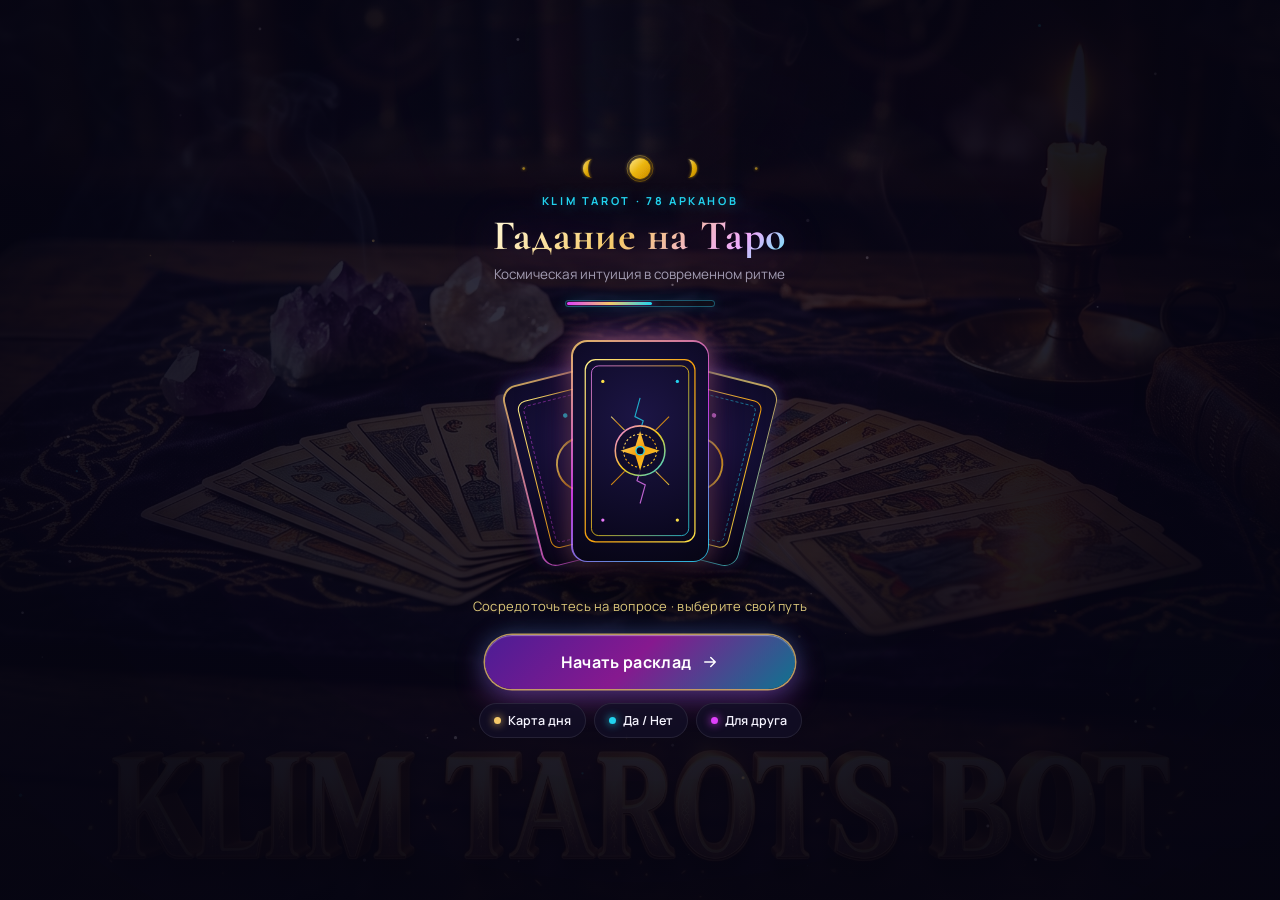
==== tarot-bot/tarot-bot/webapp/index.html @ 6c5b6814 "Add files via upload" ====
<!DOCTYPE html>
<html lang="ru">
<head>
  <meta charset="UTF-8" />
  <meta name="viewport" content="width=device-width, initial-scale=1.0, maximum-scale=1.0, user-scalable=no, viewport-fit=cover" />
  <title>KLIM TAROT — Telegram Mini App</title>
  <meta name="theme-color" content="#070614" />

  <!-- Telegram WebApp SDK -->
  <script src="https://telegram.org/js/telegram-web-app.js"></script>

  <!-- Premium Typography: Cormorant Garamond (Celestial Serif) + Manrope (Modern UI Sans) -->
  <link rel="preconnect" href="https://fonts.googleapis.com" />
  <link rel="preconnect" href="https://fonts.gstatic.com" crossorigin />
  <link href="https://fonts.googleapis.com/css2?family=Cormorant+Garamond:ital,wght@0,500;0,600;0,700;1,500&family=Manrope:wght@400;500;600;700;800&display=swap" rel="stylesheet" />

  <link rel="stylesheet" href="./css/styles.css" />
</head>
<body>
  <!-- Animated Cosmic Starfield & Nebula Canvas -->
  <canvas id="cosmos-canvas" aria-hidden="true"></canvas>
  <div class="ambient-glow glow-gold" aria-hidden="true"></div>
  <div class="ambient-glow glow-magenta" aria-hidden="true"></div>
  <div class="ambient-glow glow-cyan" aria-hidden="true"></div>

  <!-- Main App Shell -->
  <div id="app-shell">

    <!-- ══════════════════════════════════════════════════════════
         VIEW 0: HERO / SPLASH SCREEN (FUSION OF STYLE A + STYLE B)
         Celestial Gold & Constellations (A) + Electric Neon Aura (B)
         ══════════════════════════════════════════════════════════ -->
    <section id="view-hero" class="view active" aria-label="Главный экран">
      <!-- Atmospheric Looping Welcome Animation on Entry -->
      <video class="hero-bg-video" autoplay loop muted playsinline preload="auto" poster="./assets/brand-hero.jpg" aria-hidden="true">
        <source src="./assets/welcome.mp4" type="video/mp4" />
      </video>
      <div class="hero-video-veil" aria-hidden="true"></div>
      <div class="hero-container">
        <!-- Style A: Celestial Moon Phases Header -->
        <div class="moon-phases" aria-hidden="true">
          <svg viewBox="0 0 260 28" class="moon-phases-svg">
            <defs>
              <linearGradient id="goldGrad" x1="0%" y1="0%" x2="100%" y2="100%">
                <stop offset="0%" stop-color="#fde68a"/>
                <stop offset="50%" stop-color="#eab308"/>
                <stop offset="100%" stop-color="#ca8a04"/>
              </linearGradient>
              <filter id="softGoldGlow">
                <feGaussianBlur stdDeviation="1.5" result="blur"/>
                <feMerge><feMergeNode in="blur"/><feMergeNode in="SourceGraphic"/></feMerge>
              </filter>
            </defs>
            <g filter="url(#softGoldGlow)" fill="url(#goldGrad)">
              <!-- Waning Crescent -->
              <path d="M46 6a8 8 0 1 0 0 16 6.2 6.2 0 1 1 0-16z" opacity="0.72"/>
              <!-- Last Quarter -->
              <path d="M84 5a9 9 0 1 0 0 18 4.2 9 0 0 1 0-18z" opacity="0.88"/>
              <!-- Full Moon (center) -->
              <circle cx="130" cy="14" r="10"/>
              <circle cx="130" cy="14" r="12.5" fill="none" stroke="url(#goldGrad)" stroke-width="0.7" opacity="0.5"/>
              <!-- First Quarter -->
              <path d="M176 5a9 9 0 1 1 0 18 4.2 9 0 0 0 0-18z" opacity="0.88"/>
              <!-- Waxing Crescent -->
              <path d="M214 6a8 8 0 1 1 0 16 6.2 6.2 0 1 0 0-16z" opacity="0.72"/>
              <!-- Decorative stars -->
              <circle cx="18" cy="14" r="1.3" opacity="0.55"/>
              <circle cx="242" cy="14" r="1.3" opacity="0.55"/>
              <line x1="25" y1="14" x2="34" y2="14" stroke="url(#goldGrad)" stroke-width="0.6" opacity="0.4"/>
              <line x1="226" y1="14" x2="235" y2="14" stroke="url(#goldGrad)" stroke-width="0.6" opacity="0.4"/>
            </g>
          </svg>
        </div>

        <!-- Style A + B Title Block -->
        <div class="hero-header">
          <div class="hero-eyebrow">KLIM TAROT · 78 АРКАНОВ</div>
          <h1 class="hero-title">Гадание на Таро</h1>
          <p class="hero-subtitle">Космическая интуиция в современном ритме</p>
        </div>

        <!-- Style B Refined Neon Energy Capsule (Top) -->
        <div class="energy-bar-wrap" aria-hidden="true">
          <div class="energy-bar">
            <div class="energy-bar-fill"></div>
          </div>
        </div>

        <!-- Style A + B Centerpiece: Fanned Celestial-Neon Tarot Cards -->
        <div class="hero-fan-stage" id="hero-fan-stage">
          <!-- Neon-Gold Energy Halo -->
          <div class="fan-aura"></div>

          <!-- Left Card (Crescent Moon + Neon Violet Edge) -->
          <div class="hero-tarot-card card-left" data-hero-card="0">
            <div class="hero-card-inner">
              <div class="card-corner tl"></div><div class="card-corner tr"></div>
              <div class="card-corner bl"></div><div class="card-corner br"></div>
              <svg viewBox="0 0 100 160" class="card-sigil-svg">
                <rect x="7" y="7" width="86" height="146" rx="8" fill="none" stroke="url(#cardGoldA)" stroke-width="1"/>
                <rect x="12" y="12" width="76" height="136" rx="5" fill="none" stroke="rgba(217,70,239,0.55)" stroke-width="0.8" stroke-dasharray="3 2"/>
                <path d="M56 54a24 24 0 1 0 0 52 18 18 0 1 1 0-52z" fill="none" stroke="url(#cardGoldA)" stroke-width="1.8"/>
                <circle cx="50" cy="30" r="2.2" fill="#22d3ee"/>
                <circle cx="50" cy="130" r="2.2" fill="#e879f9"/>
                <path d="M26 80h12M62 80h12" stroke="url(#cardGoldA)" stroke-width="0.8" opacity="0.7"/>
              </svg>
            </div>
          </div>

          <!-- Right Card (Crescent + Neon Cyan Edge) -->
          <div class="hero-tarot-card card-right" data-hero-card="2">
            <div class="hero-card-inner">
              <div class="card-corner tl"></div><div class="card-corner tr"></div>
              <div class="card-corner bl"></div><div class="card-corner br"></div>
              <svg viewBox="0 0 100 160" class="card-sigil-svg">
                <rect x="7" y="7" width="86" height="146" rx="8" fill="none" stroke="url(#cardGoldA)" stroke-width="1"/>
                <rect x="12" y="12" width="76" height="136" rx="5" fill="none" stroke="rgba(34,211,238,0.6)" stroke-width="0.8" stroke-dasharray="3 2"/>
                <path d="M44 54a24 24 0 1 1 0 52 18 18 0 1 0 0-52z" fill="none" stroke="url(#cardGoldA)" stroke-width="1.8"/>
                <circle cx="50" cy="30" r="2.2" fill="#e879f9"/>
                <circle cx="50" cy="130" r="2.2" fill="#22d3ee"/>
                <path d="M26 80h12M62 80h12" stroke="url(#cardGoldA)" stroke-width="0.8" opacity="0.7"/>
              </svg>
            </div>
          </div>

          <!-- Center Card (Celestial Sun + Neon Compass Fusion) -->
          <div class="hero-tarot-card card-center" data-hero-card="1">
            <div class="hero-card-inner">
              <div class="card-corner tl"></div><div class="card-corner tr"></div>
              <div class="card-corner bl"></div><div class="card-corner br"></div>
              <svg viewBox="0 0 120 190" class="card-sigil-svg">
                <defs>
                  <linearGradient id="cardGoldA" x1="0%" y1="0%" x2="100%" y2="100%">
                    <stop offset="0%" stop-color="#fef08a"/>
                    <stop offset="50%" stop-color="#f59e0b"/>
                    <stop offset="100%" stop-color="#fde047"/>
                  </linearGradient>
                  <linearGradient id="neonFusion" x1="0%" y1="0%" x2="100%" y2="100%">
                    <stop offset="0%" stop-color="#e879f9"/>
                    <stop offset="50%" stop-color="#facc15"/>
                    <stop offset="100%" stop-color="#22d3ee"/>
                  </linearGradient>
                </defs>
                <!-- Outer Gold Frame + Inner Neon Arc -->
                <rect x="7" y="7" width="106" height="176" rx="10" fill="none" stroke="url(#cardGoldA)" stroke-width="1.2"/>
                <rect x="13" y="13" width="94" height="164" rx="7" fill="none" stroke="url(#neonFusion)" stroke-width="0.9" opacity="0.85"/>
                <!-- Celestial Sunburst Rays -->
                <g stroke="url(#cardGoldA)" stroke-width="1" opacity="0.85">
                  <line x1="60" y1="34" x2="60" y2="56"/>
                  <line x1="60" y1="134" x2="60" y2="156"/>
                  <line x1="22" y1="95" x2="40" y2="95"/>
                  <line x1="80" y1="95" x2="98" y2="95"/>
                  <line x1="32" y1="62" x2="45" y2="75"/>
                  <line x1="75" y1="115" x2="88" y2="128"/>
                  <line x1="88" y1="62" x2="75" y2="75"/>
                  <line x1="45" y1="115" x2="32" y2="128"/>
                </g>
                <!-- Neon Energy Lightning Lines (Style B) -->
                <path d="M60 44 L55 62 L63 66 L60 76" fill="none" stroke="#22d3ee" stroke-width="1.1" opacity="0.8"/>
                <path d="M60 146 L65 128 L57 124 L60 114" fill="none" stroke="#e879f9" stroke-width="1.1" opacity="0.8"/>
                <!-- Sacred Circle + Star Compass -->
                <circle cx="60" cy="95" r="24" fill="rgba(16,12,42,0.85)" stroke="url(#neonFusion)" stroke-width="1.5"/>
                <circle cx="60" cy="95" r="16" fill="none" stroke="url(#cardGoldA)" stroke-width="1" stroke-dasharray="2 2"/>
                <path d="M60 76 L64.5 90.5 L79 95 L64.5 99.5 L60 114 L55.5 99.5 L41 95 L55.5 90.5 Z" fill="url(#cardGoldA)"/>
                <circle cx="60" cy="95" r="4" fill="#0b0920" stroke="#22d3ee" stroke-width="1.2"/>
                <!-- Corner Stars -->
                <circle cx="24" cy="28" r="1.6" fill="#fde047"/>
                <circle cx="96" cy="28" r="1.6" fill="#22d3ee"/>
                <circle cx="24" cy="162" r="1.6" fill="#e879f9"/>
                <circle cx="96" cy="162" r="1.6" fill="#fde047"/>
              </svg>
            </div>
          </div>
        </div>

        <!-- Subtle Prompt -->
        <p class="hero-hint">Сосредоточьтесь на вопросе · выберите свой путь</p>

        <!-- Style A+B Signature CTA Button -->
        <div class="hero-actions">
          <button class="btn-fusion-primary" id="btn-enter-app">
            <span class="btn-fusion-text">Начать расклад</span>
            <svg class="btn-arrow" viewBox="0 0 24 24" fill="none" stroke="currentColor" stroke-width="2">
              <path d="M5 12h14M13 6l6 6-6 6" stroke-linecap="round" stroke-linejoin="round"/>
            </svg>
          </button>

          <!-- Quick Shortcuts right from Hero -->
          <div class="hero-quick-row">
            <button class="hero-chip" data-action="card-of-day">
              <span class="chip-dot dot-gold"></span>Карта дня
            </button>
            <button class="hero-chip" data-action="oracle">
              <span class="chip-dot dot-cyan"></span>Да / Нет
            </button>
            <button class="hero-chip" data-action="friend">
              <span class="chip-dot dot-magenta"></span>Для друга
            </button>
          </div>
        </div>
      </div>
    </section>

    <!-- ══════════════════════════════════════════════════════════
         MAIN APP CHROME (ULTRA-MODERN GLASS DESIGN FOR ALL OTHER VIEWS)
         ══════════════════════════════════════════════════════════ -->
    <div id="main-chrome" class="hidden">
      <!-- Top Sticky Header -->
      <header class="top-bar">
        <button class="icon-btn hidden" id="btn-back" aria-label="Назад">
          <svg viewBox="0 0 24 24" fill="none" stroke="currentColor" stroke-width="2">
            <path d="M15 18l-6-6 6-6" stroke-linecap="round" stroke-linejoin="round"/>
          </svg>
        </button>
        <div class="brand-pill" id="btn-to-hero" title="На заставку">
          <span class="brand-gem"></span>
          <span class="brand-name" id="topbar-title">KLIM TAROT</span>
        </div>
        <div class="top-bar-actions">
          <button class="icon-btn" id="btn-sound-toggle" aria-label="Звук" title="Вкл/выкл озвучку">
            <svg id="icon-sound-on" viewBox="0 0 24 24" fill="none" stroke="currentColor" stroke-width="1.8">
              <path d="M11 5L6 9H2v6h4l5 4V5z" stroke-linejoin="round"/>
              <path d="M15.54 8.46a5 5 0 0 1 0 7.07M19.07 4.93a10 10 0 0 1 0 14.14" stroke-linecap="round"/>
            </svg>
            <svg id="icon-sound-off" class="hidden" viewBox="0 0 24 24" fill="none" stroke="currentColor" stroke-width="1.8">
              <path d="M11 5L6 9H2v6h4l5 4V5z" stroke-linejoin="round"/>
              <path d="M23 9l-6 6M17 9l6 6" stroke-linecap="round"/>
            </svg>
          </button>
          <button class="icon-btn" id="btn-history-shortcut" aria-label="История">
            <svg viewBox="0 0 24 24" fill="none" stroke="currentColor" stroke-width="1.8">
              <circle cx="12" cy="12" r="9"/>
              <path d="M12 7v5l3 2" stroke-linecap="round" stroke-linejoin="round"/>
            </svg>
          </button>
        </div>
      </header>

      <!-- Scrollable Viewport -->
      <main id="views-container">

        <!-- ── VIEW 1: MODERN HOME BENTO DASHBOARD ── -->
        <section id="view-home" class="subview">
          <!-- Brand Atmospheric Banner (Animated Video replacing static image) -->
          <div class="modern-hero-banner" id="banner-daily-card">
            <video class="banner-bg-img" autoplay loop muted playsinline preload="auto" poster="./assets/brand-hero.jpg" aria-hidden="true">
              <source src="./assets/welcome.mp4" type="video/mp4" />
            </video>
            <div class="banner-overlay"></div>
            <div class="banner-content">
              <div class="banner-badge" id="daily-status-badge">ПОСЛАНИЕ НА СЕГОДНЯ</div>
              <h2 class="banner-title" id="daily-banner-title">Карта дня</h2>
              <p class="banner-desc" id="daily-banner-desc">Откройте аркан, который задаёт энергию вашего дня</p>
              <div class="banner-cta">
                <span id="daily-banner-cta">Открыть карту</span>
                <svg viewBox="0 0 24 24" fill="none" stroke="currentColor" stroke-width="2"><path d="M5 12h14M13 6l6 6-6 6" stroke-linecap="round" stroke-linejoin="round"/></svg>
              </div>
            </div>
          </div>

          <!-- Modern Bento Grid -->
          <div class="section-head">
            <h3>Быстрый доступ</h3>
          </div>
          <div class="bento-grid">
            <button class="bento-card bento-accent-cyan" data-nav="oracle">
              <div class="bento-icon icon-cyan">
                <svg viewBox="0 0 24 24" fill="none" stroke="currentColor" stroke-width="1.8">
                  <path d="M12 3v18M4 9l8-6 8 6M6 15l6 6 6-6" stroke-linecap="round" stroke-linejoin="round"/>
                </svg>
              </div>
              <div class="bento-meta">
                <span class="bento-title">Да или Нет</span>
                <span class="bento-sub">Мгновенный оракул</span>
              </div>
            </button>

            <button class="bento-card bento-accent-magenta" data-nav="friend">
              <div class="bento-icon icon-magenta">
                <svg viewBox="0 0 24 24" fill="none" stroke="currentColor" stroke-width="1.8">
                  <path d="M20 12v8a2 2 0 0 1-2 2H6a2 2 0 0 1-2-2v-8M2 7h20v5H2zM12 22V7M12 7H7.5a2.5 2.5 0 1 1 0-5C11 2 12 7 12 7zM12 7h4.5a2.5 2.5 0 1 0 0-5C13 2 12 7 12 7z" stroke-linecap="round" stroke-linejoin="round"/>
                </svg>
              </div>
              <div class="bento-meta">
                <span class="bento-title">Для друга</span>
                <span class="bento-sub">Расклад в подарок</span>
              </div>
            </button>

            <button class="bento-card bento-wide bento-accent-gold" data-nav="spreads">
              <div class="bento-wide-left">
                <div class="bento-icon icon-gold">
                  <svg viewBox="0 0 24 24" fill="none" stroke="currentColor" stroke-width="1.8">
                    <rect x="4" y="4" width="11" height="16" rx="2"/>
                    <path d="M15 7h3a2 2 0 0 1 2 2v11a2 2 0 0 1-2 2H9a2 2 0 0 1-2-2v-1"/>
                  </svg>
                </div>
                <div class="bento-meta">
                  <span class="bento-title">Тематические расклады</span>
                  <span class="bento-sub">21 расклад · Любовь, карьера, год вперёд</span>
                </div>
              </div>
              <svg class="chevron-icon" viewBox="0 0 24 24" fill="none" stroke="currentColor" stroke-width="2"><path d="M9 6l6 6-6 6" stroke-linecap="round" stroke-linejoin="round"/></svg>
            </button>

            <button class="bento-card" data-nav="dictionary">
              <div class="bento-icon icon-violet">
                <svg viewBox="0 0 24 24" fill="none" stroke="currentColor" stroke-width="1.8">
                  <path d="M4 19.5A2.5 2.5 0 0 1 6.5 17H20M4 4.5A2.5 2.5 0 0 1 6.5 2H20v20H6.5A2.5 2.5 0 0 1 4 19.5v-15z" stroke-linecap="round" stroke-linejoin="round"/>
                </svg>
              </div>
              <div class="bento-meta">
                <span class="bento-title">Словарь карт</span>
                <span class="bento-sub">Все 78 арканов</span>
              </div>
            </button>

            <button class="bento-card" data-nav="history">
              <div class="bento-icon icon-amber">
                <svg viewBox="0 0 24 24" fill="none" stroke="currentColor" stroke-width="1.8">
                  <path d="M12 8v4l3 3m6-3a9 9 0 1 1-18 0 9 9 0 0 1 18 0z" stroke-linecap="round" stroke-linejoin="round"/>
                </svg>
              </div>
              <div class="bento-meta">
                <span class="bento-title">Моя история</span>
                <span class="bento-sub" id="history-count-label">Сохранённые</span>
              </div>
            </button>
          </div>

          <!-- Popular Spreads Horizontal Shelf -->
          <div class="section-head">
            <h3>Популярные расклады</h3>
            <button class="link-btn" data-nav="spreads">Все 21</button>
          </div>
          <div class="featured-spreads-row" id="featured-spreads-row"></div>
        </section>

        <!-- ── VIEW 2: ALL & THEMED SPREADS ── -->
        <section id="view-spreads" class="subview">
          <div class="view-intro">
            <h2>Библиотека раскладов</h2>
            <p>Выберите тему или конкретный расклад под ваш запрос</p>
          </div>
          <div class="pill-tabs" id="spread-category-tabs"></div>
          <div class="spreads-list" id="spreads-list"></div>
        </section>

        <!-- ── VIEW 3: INTERACTIVE DRAW TABLE ── -->
        <section id="view-draw" class="subview">
          <div class="draw-header">
            <div class="draw-badge" id="draw-mode-badge">РАСКЛАД</div>
            <h2 id="draw-spread-title">Три карты</h2>
            <p id="draw-spread-intro"></p>
          </div>

          <!-- Optional Question Input -->
          <div class="glass-input-wrap" id="draw-question-box">
            <input type="text" id="draw-question-input" class="glass-input" placeholder="Сформулируйте вопрос (необязательно)..." maxlength="140" />
          </div>

          <!-- Progress & Drawn Slots -->
          <div class="draw-progress-bar">
            <span id="draw-progress-text">Выберите 3 карты из колоды</span>
            <button class="chip-auto-btn" id="btn-auto-draw">Вытянуть случайно ✨</button>
          </div>

          <div class="drawn-slots" id="drawn-slots"></div>

          <!-- Interactive Deck Fan -->
          <div class="deck-picker-area" id="deck-picker-area">
            <div class="deck-strip" id="deck-strip"></div>
            <div class="deck-hint">Нажимайте на карты, которые притягивают взгляд</div>
          </div>
        </section>

        <!-- ── VIEW 4: READING RESULT & SYNTHESIS ── -->
        <section id="view-result" class="subview">
          <div class="result-hero" id="result-hero"></div>

          <!-- Drawn Cards Visual Strip (3D Flipped Cards) -->
          <div class="revealed-cards-grid" id="revealed-cards-grid"></div>

          <!-- Detailed Human-Language Breakdown -->
          <div class="section-head">
            <h3>Подробное толкование</h3>
          </div>
          <div class="interpretations-list" id="interpretations-list"></div>

          <!-- Synthesis Card -->
          <div class="synthesis-card" id="synthesis-card"></div>

          <!-- Result Actions -->
          <div class="result-actions">
            <button class="btn-fusion-primary" id="btn-share-reading">
              <span class="btn-fusion-text" id="btn-share-label">Поделиться раскладом</span>
            </button>
            <div class="result-secondary-row">
              <button class="btn-glass-secondary" id="btn-send-to-bot">Отправить в чат бота</button>
              <button class="btn-glass-secondary" data-nav="spreads">Другой расклад</button>
            </div>
          </div>
        </section>

        <!-- ── VIEW 5: YES / NO ORACLE ── -->
        <section id="view-oracle" class="subview">
          <div class="view-intro center">
            <div class="draw-badge">ОРАКУЛ</div>
            <h2>Да или Нет</h2>
            <p>Задайте чёткий вопрос и нажмите на карту, чтобы получить прямой ответ</p>
          </div>

          <div class="glass-input-wrap">
            <input type="text" id="oracle-question-input" class="glass-input" placeholder="Например: Стоит ли мне согласиться?" maxlength="140" />
          </div>

          <div class="oracle-stage" id="oracle-stage">
            <div class="oracle-card-3d" id="oracle-card-3d">
              <div class="oracle-face oracle-back">
                <div class="oracle-orb"></div>
                <span>Нажмите, чтобы открыть ответ</span>
              </div>
              <div class="oracle-face oracle-front" id="oracle-front"></div>
            </div>
          </div>

          <div class="oracle-verdict-panel hidden" id="oracle-verdict-panel"></div>
        </section>

        <!-- ── VIEW 6: READING FOR A FRIEND ── -->
        <section id="view-friend" class="subview">
          <div class="view-intro">
            <div class="draw-badge badge-magenta">ПОДАРОК</div>
            <h2>Гадаю для друга</h2>
            <p>Сделайте персональный расклад для близкого человека и перешлите ему готовый результат</p>
          </div>

          <div class="glass-panel">
            <label class="field-label" for="friend-name-input">Имя человека</label>
            <input type="text" id="friend-name-input" class="glass-input" placeholder="Например: Анна" maxlength="50" />

            <label class="field-label" style="margin-top:16px;">Выберите расклад для подарка</label>
            <div class="spreads-list compact" id="friend-spreads-list"></div>
          </div>
        </section>

        <!-- ── VIEW 7: 78-CARD DICTIONARY ── -->
        <section id="view-dictionary" class="subview">
          <div class="view-intro">
            <h2>Словарь арканов</h2>
            <p>Все 78 карт Таро с историями, значениями и советами</p>
          </div>

          <div class="glass-input-wrap search-wrap">
            <svg class="search-icon" viewBox="0 0 24 24" fill="none" stroke="currentColor" stroke-width="2">
              <circle cx="11" cy="11" r="7"/><path d="M20 20l-3.5-3.5" stroke-linecap="round"/>
            </svg>
            <input type="search" id="dict-search-input" class="glass-input with-icon" placeholder="Поиск карты (например: Солнце, Туз)..." />
          </div>

          <div class="pill-tabs" id="dict-suit-tabs"></div>
          <div class="dict-grid" id="dict-grid"></div>
        </section>

        <!-- ── VIEW 8: HISTORY ── -->
        <section id="view-history" class="subview">
          <div class="view-intro row-between">
            <div>
              <h2>История гаданий</h2>
              <p>Ваши сохранённые расклады</p>
            </div>
            <button class="chip-danger-btn hidden" id="btn-clear-history">Очистить</button>
          </div>
          <div class="history-list" id="history-list"></div>
        </section>

      </main>

      <!-- Ultra-Modern Floating Bottom Navigation Dock -->
      <nav class="bottom-dock" aria-label="Навигация">
        <button class="dock-item active" data-tab="home">
          <svg viewBox="0 0 24 24" fill="none" stroke="currentColor" stroke-width="1.8">
            <path d="M3 10.5L12 3l9 7.5V20a1 1 0 0 1-1 1h-5v-6H9v6H4a1 1 0 0 1-1-1v-9.5z" stroke-linejoin="round"/>
          </svg>
          <span>Главная</span>
        </button>
        <button class="dock-item" data-tab="spreads">
          <svg viewBox="0 0 24 24" fill="none" stroke="currentColor" stroke-width="1.8">
            <rect x="4" y="4" width="11" height="16" rx="2"/>
            <path d="M15 7h3a2 2 0 0 1 2 2v11a2 2 0 0 1-2 2H9a2 2 0 0 1-2-2v-1"/>
          </svg>
          <span>Расклады</span>
        </button>
        <button class="dock-item" data-tab="oracle">
          <svg viewBox="0 0 24 24" fill="none" stroke="currentColor" stroke-width="1.8">
            <circle cx="12" cy="12" r="9"/>
            <path d="M12 7l2.5 5L12 17l-2.5-5L12 7z" stroke-linejoin="round"/>
          </svg>
          <span>Оракул</span>
        </button>
        <button class="dock-item" data-tab="dictionary">
          <svg viewBox="0 0 24 24" fill="none" stroke="currentColor" stroke-width="1.8">
            <path d="M4 19.5A2.5 2.5 0 0 1 6.5 17H20M4 4.5A2.5 2.5 0 0 1 6.5 2H20v20H6.5A2.5 2.5 0 0 1 4 19.5v-15z" stroke-linejoin="round"/>
          </svg>
          <span>Колода</span>
        </button>
      </nav>
    </div>

  </div>

  <!-- Card Detail Bottom Sheet Modal -->
  <div id="card-modal" class="modal-backdrop hidden" role="dialog" aria-modal="true">
    <div class="modal-sheet">
      <div class="modal-handle"></div>
      <button class="modal-close" id="btn-close-modal" aria-label="Закрыть">✕</button>
      <div id="modal-body"></div>
    </div>
  </div>

  <!-- Toast Notification -->
  <div id="toast" class="toast hidden"></div>

  <script type="module" src="./js/app.js"></script>
</body>
</html>
---- tarot-bot/tarot-bot/webapp/css/styles.css ----
/* ══════════════════════════════════════════════════════════════════
   KLIM TAROT — Telegram Mini App Design System
   • Hero / View 0: Fusion of Style A (Celestial Gold & Moon Phases)
     + Style B (Electric Neon Violet/Cyan Aura & Energy Pulse)
   • All other views: Ultra-Modern Obsidian Glassmorphism
   ══════════════════════════════════════════════════════════════════ */

:root {
  --bg-deep: #060512;
  --bg-mid: #0d0b22;
  --surface: rgba(18, 16, 38, 0.72);
  --surface-strong: rgba(24, 21, 50, 0.88);
  --surface-hover: rgba(34, 30, 68, 0.85);
  --border: rgba(255, 255, 255, 0.085);
  --border-highlight: rgba(255, 255, 255, 0.16);

  --gold: #f5c969;
  --gold-soft: #fde68a;
  --gold-deep: #c58f2b;
  --magenta: #e040fb;
  --violet: #8b5cf6;
  --cyan: #22d3ee;
  --emerald: #34d399;
  --rose: #fb7185;

  --text-main: #f6f4ff;
  --text-muted: rgba(226, 223, 248, 0.68);
  --text-faint: rgba(203, 199, 232, 0.45);

  --radius-sm: 12px;
  --radius-md: 18px;
  --radius-lg: 24px;
  --radius-pill: 999px;

  --font-display: 'Cormorant Garamond', Georgia, serif;
  --font-ui: 'Manrope', -apple-system, BlinkMacSystemFont, sans-serif;

  --safe-top: env(safe-area-inset-top, 0px);
  --safe-bottom: env(safe-area-inset-bottom, 0px);
}

*, *::before, *::after {
  box-sizing: border-box;
  -webkit-tap-highlight-color: transparent;
}

html, body {
  margin: 0;
  padding: 0;
  width: 100%;
  min-height: 100%;
  background: var(--bg-deep);
  color: var(--text-main);
  font-family: var(--font-ui);
  font-size: 15px;
  line-height: 1.5;
  overflow-x: hidden;
  -webkit-font-smoothing: antialiased;
}

button, input {
  font-family: inherit;
  color: inherit;
}

button {
  cursor: pointer;
  border: none;
  background: none;
}

.hidden {
  display: none !important;
}

/* ── Cosmic Background Canvas & Ambient Orbs ─────────────────── */

#cosmos-canvas {
  position: fixed;
  inset: 0;
  width: 100%;
  height: 100%;
  z-index: 0;
  pointer-events: none;
}

.ambient-glow {
  position: fixed;
  border-radius: 50%;
  filter: blur(90px);
  pointer-events: none;
  z-index: 0;
  opacity: 0.4;
}

.glow-gold {
  width: 320px;
  height: 320px;
  top: -110px;
  left: 50%;
  transform: translateX(-50%);
  background: radial-gradient(circle, rgba(245, 201, 105, 0.42), transparent 70%);
}

.glow-magenta {
  width: 280px;
  height: 280px;
  top: 32%;
  left: -100px;
  background: radial-gradient(circle, rgba(224, 64, 251, 0.36), transparent 70%);
}

.glow-cyan {
  width: 280px;
  height: 280px;
  bottom: 8%;
  right: -100px;
  background: radial-gradient(circle, rgba(34, 211, 238, 0.34), transparent 70%);
}

/* ── App Shell (Centered Mobile Viewport on Desktop) ─────────── */

#app-shell {
  position: relative;
  z-index: 1;
  width: 100%;
  max-width: 460px;
  min-height: 100dvh;
  margin: 0 auto;
  display: flex;
  flex-direction: column;
}

/* ════════════════════════════════════════════════════════════════
   VIEW 0: HERO / SPLASH SCREEN (STYLE A + STYLE B FUSION)
   ════════════════════════════════════════════════════════════════ */

#view-hero {
  position: relative;
  overflow: hidden;
  min-height: 100dvh;
  padding: calc(20px + var(--safe-top)) 20px calc(28px + var(--safe-bottom));
  display: flex;
  flex-direction: column;
  justify-content: center;
  animation: fadeUp 0.55s cubic-bezier(0.22, 1, 0.36, 1);
}

.hero-bg-video {
  position: fixed;
  inset: 0;
  width: 100%;
  height: 100%;
  object-fit: cover;
  opacity: 0.34;
  filter: saturate(1.15) contrast(1.06);
  pointer-events: none;
  z-index: 0;
}

.hero-video-veil {
  position: fixed;
  inset: 0;
  background: radial-gradient(
    ellipse at 50% 42%,
    rgba(13, 10, 34, 0.42) 0%,
    rgba(6, 5, 18, 0.86) 72%,
    rgba(6, 5, 18, 0.96) 100%
  );
  pointer-events: none;
  z-index: 1;
}

.hero-container {
  position: relative;
  z-index: 2;
  display: flex;
  flex-direction: column;
  align-items: center;
  text-align: center;
  gap: 14px;
}

/* Moon Phases (Style A) */
.moon-phases {
  width: 100%;
  max-width: 270px;
  margin-bottom: -4px;
}

.moon-phases-svg {
  width: 100%;
  height: auto;
  display: block;
}

/* Title Block */
.hero-header {
  display: flex;
  flex-direction: column;
  align-items: center;
  gap: 4px;
}

.hero-eyebrow {
  font-size: 11px;
  font-weight: 700;
  letter-spacing: 0.24em;
  color: var(--cyan);
  text-transform: uppercase;
  text-shadow: 0 0 14px rgba(34, 211, 238, 0.5);
}

.hero-title {
  margin: 0;
  font-family: var(--font-display);
  font-size: 42px;
  font-weight: 700;
  line-height: 1.05;
  letter-spacing: 0.02em;
  background: linear-gradient(135deg, #fff9db 0%, #f5c969 45%, #f0abfc 82%, #67e8f9 100%);
  -webkit-background-clip: text;
  background-clip: text;
  color: transparent;
  filter: drop-shadow(0 4px 24px rgba(224, 64, 251, 0.28));
}

.hero-subtitle {
  margin: 2px 0 0;
  font-size: 13.5px;
  color: var(--text-muted);
}

/* Energy Resonance Bar (Refined Style B) */
.energy-bar-wrap {
  width: 150px;
  margin: 2px 0;
}

.energy-bar {
  height: 7px;
  border-radius: var(--radius-pill);
  background: rgba(255, 255, 255, 0.06);
  border: 1px solid rgba(34, 211, 238, 0.35);
  box-shadow: 0 0 14px rgba(34, 211, 238, 0.2), inset 0 0 8px rgba(0, 0, 0, 0.6);
  overflow: hidden;
  padding: 1px;
}

.energy-bar-fill {
  width: 58%;
  height: 100%;
  border-radius: var(--radius-pill);
  background: linear-gradient(90deg, var(--magenta), var(--gold), var(--cyan));
  box-shadow: 0 0 12px var(--magenta);
  animation: energyPulse 3.2s ease-in-out infinite alternate;
}

@keyframes energyPulse {
  0% { transform: translateX(0%); width: 46%; }
  100% { transform: translateX(75%); width: 52%; }
}

/* Fanned Tarot Cards Stage (Style A Celestial Backs + Style B Neon Halo) */
.hero-fan-stage {
  position: relative;
  width: 100%;
  height: 252px;
  display: flex;
  align-items: center;
  justify-content: center;
  margin: 6px 0 2px;
  perspective: 1000px;
}

.fan-aura {
  position: absolute;
  width: 240px;
  height: 210px;
  border-radius: 50%;
  background: radial-gradient(
    ellipse at center,
    rgba(245, 201, 105, 0.26) 0%,
    rgba(224, 64, 251, 0.25) 45%,
    rgba(34, 211, 238, 0.16) 72%,
    transparent 85%
  );
  filter: blur(26px);
  animation: auraBreath 4.2s ease-in-out infinite alternate;
  pointer-events: none;
}

@keyframes auraBreath {
  0% { transform: scale(0.95); opacity: 0.78; }
  100% { transform: scale(1.08); opacity: 1; }
}

.hero-tarot-card {
  position: absolute;
  width: 126px;
  height: 204px;
  border-radius: 16px;
  padding: 1.5px;
  background: linear-gradient(145deg, rgba(245, 201, 105, 0.9), rgba(224, 64, 251, 0.85), rgba(34, 211, 238, 0.9));
  box-shadow:
    0 18px 36px rgba(0, 0, 0, 0.65),
    0 0 22px rgba(224, 64, 251, 0.25),
    0 0 12px rgba(34, 211, 238, 0.2);
  transition: transform 0.42s cubic-bezier(0.22, 1, 0.36, 1), box-shadow 0.35s ease;
  cursor: pointer;
}

.hero-card-inner {
  position: relative;
  width: 100%;
  height: 100%;
  border-radius: 14.5px;
  background: radial-gradient(circle at 50% 35%, #1c1545 0%, #0b0820 75%, #070514 100%);
  overflow: hidden;
  display: flex;
  align-items: center;
  justify-content: center;
}

.hero-card-inner::after {
  content: '';
  position: absolute;
  inset: 0;
  background: linear-gradient(125deg, transparent 30%, rgba(255, 255, 255, 0.11) 48%, transparent 64%);
  transform: translateX(-120%);
  animation: cardShimmer 5.5s ease-in-out infinite;
}

@keyframes cardShimmer {
  0%, 70% { transform: translateX(-120%); }
  100% { transform: translateX(130%); }
}

.card-sigil-svg {
  width: 92%;
  height: 92%;
}

.card-left {
  transform: translateX(-62px) translateY(10px) rotate(-14deg) scale(0.91);
  z-index: 1;
  background: linear-gradient(155deg, rgba(245, 201, 105, 0.8), rgba(224, 64, 251, 0.85));
}

.card-right {
  transform: translateX(62px) translateY(10px) rotate(14deg) scale(0.91);
  z-index: 1;
  background: linear-gradient(205deg, rgba(245, 201, 105, 0.8), rgba(34, 211, 238, 0.88));
}

.card-center {
  width: 138px;
  height: 222px;
  transform: translateY(-4px);
  z-index: 3;
  box-shadow:
    0 24px 48px rgba(0, 0, 0, 0.78),
    0 0 32px rgba(224, 64, 251, 0.36),
    0 0 18px rgba(245, 201, 105, 0.35);
}

.hero-tarot-card:hover,
.hero-tarot-card.lifted {
  z-index: 5;
  box-shadow:
    0 28px 54px rgba(0, 0, 0, 0.82),
    0 0 42px rgba(34, 211, 238, 0.5),
    0 0 28px rgba(224, 64, 251, 0.5);
}

.card-left:hover, .card-left.lifted {
  transform: translateX(-72px) translateY(-10px) rotate(-16deg) scale(0.97);
}
.card-right:hover, .card-right.lifted {
  transform: translateX(72px) translateY(-10px) rotate(16deg) scale(0.97);
}
.card-center:hover, .card-center.lifted {
  transform: translateY(-14px) scale(1.04);
}

.hero-hint {
  margin: 0;
  font-size: 13px;
  color: var(--gold-soft);
  opacity: 0.86;
  letter-spacing: 0.02em;
}

/* Signature Fusion CTA Button (Style A Gold-Violet + Style B Neon Bloom) */
.hero-actions {
  width: 100%;
  display: flex;
  flex-direction: column;
  align-items: center;
  gap: 14px;
  margin-top: 4px;
}

.btn-fusion-primary {
  position: relative;
  width: 100%;
  max-width: 310px;
  height: 54px;
  padding: 0 24px;
  border-radius: var(--radius-pill);
  display: inline-flex;
  align-items: center;
  justify-content: center;
  gap: 10px;
  font-size: 16px;
  font-weight: 700;
  letter-spacing: 0.02em;
  color: #ffffff;
  background: linear-gradient(135deg, #4c1d95 0%, #86198f 48%, #0e7490 100%);
  box-shadow:
    0 0 0 1.5px rgba(245, 201, 105, 0.72),
    0 10px 30px rgba(224, 64, 251, 0.35),
    0 0 24px rgba(34, 211, 238, 0.25),
    inset 0 1px 1px rgba(255, 255, 255, 0.4);
  transition: transform 0.2s ease, box-shadow 0.25s ease, filter 0.2s ease;
}

.btn-fusion-primary:active {
  transform: scale(0.97);
}

.btn-fusion-primary:hover {
  filter: brightness(1.1);
  box-shadow:
    0 0 0 1.5px rgba(253, 230, 138, 0.95),
    0 14px 36px rgba(224, 64, 251, 0.48),
    0 0 32px rgba(34, 211, 238, 0.4),
    inset 0 1px 1px rgba(255, 255, 255, 0.5);
}

.btn-arrow {
  width: 18px;
  height: 18px;
}

.hero-quick-row {
  display: flex;
  flex-wrap: wrap;
  justify-content: center;
  gap: 8px;
}

.hero-chip {
  display: inline-flex;
  align-items: center;
  gap: 7px;
  padding: 8px 14px;
  border-radius: var(--radius-pill);
  background: rgba(18, 16, 40, 0.72);
  border: 1px solid var(--border);
  backdrop-filter: blur(14px);
  font-size: 12.5px;
  font-weight: 600;
  color: var(--text-main);
  transition: all 0.2s ease;
}

.hero-chip:hover {
  background: rgba(34, 30, 68, 0.9);
  border-color: var(--border-highlight);
  transform: translateY(-1px);
}

.chip-dot {
  width: 7px;
  height: 7px;
  border-radius: 50%;
}
.dot-gold { background: var(--gold); box-shadow: 0 0 8px var(--gold); }
.dot-cyan { background: var(--cyan); box-shadow: 0 0 8px var(--cyan); }
.dot-magenta { background: var(--magenta); box-shadow: 0 0 8px var(--magenta); }

/* ════════════════════════════════════════════════════════════════
   ULTRA-MODERN MAIN CHROME (ALL OTHER SCREENS)
   ════════════════════════════════════════════════════════════════ */

#main-chrome {
  min-height: 100dvh;
  display: flex;
  flex-direction: column;
}

.top-bar {
  position: sticky;
  top: 0;
  z-index: 20;
  display: flex;
  align-items: center;
  justify-content: space-between;
  padding: calc(12px + var(--safe-top)) 16px 12px;
  background: rgba(6, 5, 18, 0.76);
  backdrop-filter: blur(22px);
  -webkit-backdrop-filter: blur(22px);
  border-bottom: 1px solid rgba(255, 255, 255, 0.06);
}

.top-bar-actions {
  display: flex;
  align-items: center;
  gap: 8px;
}

.brand-pill {
  display: inline-flex;
  align-items: center;
  gap: 9px;
  cursor: pointer;
}

.brand-gem {
  width: 10px;
  height: 10px;
  transform: rotate(45deg);
  border-radius: 2px;
  background: linear-gradient(135deg, var(--gold), var(--magenta), var(--cyan));
  box-shadow: 0 0 12px rgba(245, 201, 105, 0.65);
}

.brand-name {
  font-family: var(--font-display);
  font-size: 20px;
  font-weight: 700;
  letter-spacing: 0.08em;
  color: var(--text-main);
}

.icon-btn {
  width: 38px;
  height: 38px;
  border-radius: 12px;
  display: inline-flex;
  align-items: center;
  justify-content: center;
  background: rgba(255, 255, 255, 0.05);
  border: 1px solid var(--border);
  color: var(--text-main);
  transition: background 0.2s ease, transform 0.15s ease;
}

.icon-btn svg {
  width: 19px;
  height: 19px;
}

.icon-btn:active { transform: scale(0.94); }
.icon-btn:hover { background: rgba(255, 255, 255, 0.1); }
.icon-btn.muted { color: var(--text-faint); }

#views-container {
  flex: 1;
  padding: 16px 16px calc(98px + var(--safe-bottom));
}

.subview {
  display: none;
  animation: fadeUp 0.34s cubic-bezier(0.22, 1, 0.36, 1);
}

.subview.active {
  display: block;
}

@keyframes fadeUp {
  from { opacity: 0; transform: translateY(10px); }
  to { opacity: 1; transform: translateY(0); }
}

/* ── Modern Home Banner (Uses KLIM TAROTS BOT Brand Art) ─────── */

.modern-hero-banner {
  position: relative;
  border-radius: var(--radius-lg);
  overflow: hidden;
  min-height: 176px;
  padding: 20px;
  display: flex;
  align-items: flex-end;
  border: 1px solid rgba(245, 201, 105, 0.28);
  box-shadow: 0 18px 40px rgba(0, 0, 0, 0.45);
  cursor: pointer;
  margin-bottom: 22px;
  transition: transform 0.22s ease, border-color 0.22s ease;
}

.modern-hero-banner:active { transform: scale(0.985); }
.modern-hero-banner:hover { border-color: rgba(245, 201, 105, 0.55); }

.banner-bg-img {
  position: absolute;
  inset: 0;
  width: 100%;
  height: 100%;
  object-fit: cover;
  object-position: center 35%;
  filter: brightness(0.65) saturate(1.1);
  transition: transform 0.5s ease;
}

.modern-hero-banner:hover .banner-bg-img {
  transform: scale(1.04);
}

.banner-overlay {
  position: absolute;
  inset: 0;
  background: linear-gradient(
    180deg,
    rgba(6, 5, 18, 0.2) 0%,
    rgba(9, 7, 26, 0.72) 55%,
    rgba(7, 6, 20, 0.96) 100%
  );
}

.banner-content {
  position: relative;
  z-index: 2;
  width: 100%;
}

.banner-badge {
  display: inline-block;
  font-size: 10px;
  font-weight: 800;
  letter-spacing: 0.16em;
  text-transform: uppercase;
  color: var(--gold-soft);
  padding: 4px 10px;
  border-radius: var(--radius-pill);
  background: rgba(245, 201, 105, 0.14);
  border: 1px solid rgba(245, 201, 105, 0.34);
  margin-bottom: 8px;
}

.banner-title {
  margin: 0;
  font-family: var(--font-display);
  font-size: 30px;
  font-weight: 700;
  line-height: 1.08;
  color: #fff;
}

.banner-desc {
  margin: 4px 0 12px;
  font-size: 13px;
  color: var(--text-muted);
}

.banner-cta {
  display: inline-flex;
  align-items: center;
  gap: 6px;
  font-size: 13px;
  font-weight: 700;
  color: var(--gold);
}

.banner-cta svg {
  width: 16px;
  height: 16px;
}

/* ── Section Headers ─────────────────────────────────────────── */

.section-head {
  display: flex;
  align-items: center;
  justify-content: space-between;
  margin: 18px 0 12px;
}

.section-head h3 {
  margin: 0;
  font-size: 14px;
  font-weight: 700;
  letter-spacing: 0.04em;
  text-transform: uppercase;
  color: var(--text-muted);
}

.link-btn {
  font-size: 13px;
  font-weight: 600;
  color: var(--cyan);
}

/* ── Modern Bento Grid ───────────────────────────────────────── */

.bento-grid {
  display: grid;
  grid-template-columns: repeat(2, 1fr);
  gap: 11px;
}

.bento-card {
  position: relative;
  text-align: left;
  padding: 16px;
  border-radius: var(--radius-md);
  background: var(--surface);
  border: 1px solid var(--border);
  backdrop-filter: blur(18px);
  -webkit-backdrop-filter: blur(18px);
  display: flex;
  flex-direction: column;
  gap: 12px;
  box-shadow: inset 0 1px 0 rgba(255, 255, 255, 0.06);
  transition: transform 0.2s ease, background 0.2s ease, border-color 0.2s ease;
}

.bento-card:active { transform: scale(0.97); }
.bento-card:hover {
  background: var(--surface-hover);
  border-color: var(--border-highlight);
}

.bento-wide {
  grid-column: span 2;
  flex-direction: row;
  align-items: center;
  justify-content: space-between;
}

.bento-wide-left {
  display: flex;
  align-items: center;
  gap: 14px;
}

.bento-accent-cyan {
  background: linear-gradient(150deg, rgba(14, 116, 144, 0.24), var(--surface) 70%);
  border-color: rgba(34, 211, 238, 0.2);
}

.bento-accent-magenta {
  background: linear-gradient(150deg, rgba(162, 28, 175, 0.24), var(--surface) 70%);
  border-color: rgba(224, 64, 251, 0.2);
}

.bento-accent-gold {
  background: linear-gradient(135deg, rgba(245, 201, 105, 0.16), rgba(139, 92, 246, 0.14) 55%, var(--surface) 100%);
  border-color: rgba(245, 201, 105, 0.26);
}

.bento-icon {
  width: 40px;
  height: 40px;
  border-radius: 12px;
  display: flex;
  align-items: center;
  justify-content: center;
  flex-shrink: 0;
}

.bento-icon svg {
  width: 20px;
  height: 20px;
}

.icon-cyan { background: rgba(34, 211, 238, 0.14); color: var(--cyan); }
.icon-magenta { background: rgba(224, 64, 251, 0.14); color: #f0abfc; }
.icon-gold { background: rgba(245, 201, 105, 0.16); color: var(--gold); }
.icon-violet { background: rgba(139, 92, 246, 0.16); color: #c4b5fd; }
.icon-amber { background: rgba(251, 191, 36, 0.14); color: #fcd34d; }

.bento-meta {
  display: flex;
  flex-direction: column;
  gap: 2px;
}

.bento-title {
  font-size: 15px;
  font-weight: 700;
  color: var(--text-main);
}

.bento-sub {
  font-size: 12px;
  color: var(--text-muted);
}

.chevron-icon {
  width: 18px;
  height: 18px;
  color: var(--text-faint);
  flex-shrink: 0;
}

/* ── Featured Spreads Shelf ──────────────────────────────────── */

.featured-spreads-row {
  display: flex;
  gap: 10px;
  overflow-x: auto;
  padding-bottom: 6px;
  scrollbar-width: none;
}
.featured-spreads-row::-webkit-scrollbar { display: none; }

.featured-pill-card {
  flex: 0 0 168px;
  text-align: left;
  padding: 14px;
  border-radius: var(--radius-md);
  background: var(--surface);
  border: 1px solid var(--border);
  display: flex;
  flex-direction: column;
  justify-content: space-between;
  gap: 10px;
  transition: border-color 0.2s ease, transform 0.2s ease;
}

.featured-pill-card:active { transform: scale(0.97); }
.featured-pill-card:hover { border-color: rgba(245, 201, 105, 0.4); }

.featured-count {
  font-size: 11px;
  font-weight: 700;
  color: var(--gold);
  letter-spacing: 0.04em;
}

.featured-name {
  font-size: 14px;
  font-weight: 700;
  color: var(--text-main);
  line-height: 1.25;
}

.featured-desc {
  font-size: 11.5px;
  color: var(--text-muted);
  line-height: 1.35;
}

/* ── View Intros & Pill Tabs ─────────────────────────────────── */

.view-intro {
  margin-bottom: 16px;
}
.view-intro.center { text-align: center; }
.view-intro.row-between {
  display: flex;
  align-items: flex-start;
  justify-content: space-between;
  gap: 12px;
}

.view-intro h2 {
  margin: 0 0 4px;
  font-family: var(--font-display);
  font-size: 30px;
  font-weight: 700;
  line-height: 1.1;
}

.view-intro p {
  margin: 0;
  font-size: 13.5px;
  color: var(--text-muted);
}

.pill-tabs {
  display: flex;
  gap: 8px;
  overflow-x: auto;
  padding-bottom: 12px;
  margin-bottom: 6px;
  scrollbar-width: none;
}
.pill-tabs::-webkit-scrollbar { display: none; }

.pill-tab {
  flex: 0 0 auto;
  padding: 8px 14px;
  border-radius: var(--radius-pill);
  font-size: 13px;
  font-weight: 600;
  color: var(--text-muted);
  background: rgba(255, 255, 255, 0.04);
  border: 1px solid var(--border);
  transition: all 0.2s ease;
}

.pill-tab.active {
  color: #090718;
  background: linear-gradient(135deg, var(--gold-soft), var(--gold));
  border-color: transparent;
  box-shadow: 0 4px 16px rgba(245, 201, 105, 0.3);
}

/* ── Spreads List (Modern Clean Rows) ────────────────────────── */

.spreads-list {
  display: flex;
  flex-direction: column;
  gap: 10px;
}

.spread-row {
  width: 100%;
  text-align: left;
  padding: 15px 16px;
  border-radius: var(--radius-md);
  background: var(--surface);
  border: 1px solid var(--border);
  backdrop-filter: blur(16px);
  display: flex;
  align-items: center;
  justify-content: space-between;
  gap: 12px;
  transition: transform 0.16s ease, border-color 0.2s ease, background 0.2s ease;
}

.spread-row:active { transform: scale(0.985); }
.spread-row:hover {
  background: var(--surface-hover);
  border-color: var(--border-highlight);
}

.spread-row-main {
  display: flex;
  flex-direction: column;
  gap: 3px;
}

.spread-row-title {
  font-size: 15px;
  font-weight: 700;
  color: var(--text-main);
}

.spread-row-desc {
  font-size: 12.5px;
  color: var(--text-muted);
}

.spread-count-pill {
  flex-shrink: 0;
  padding: 5px 10px;
  border-radius: var(--radius-pill);
  font-size: 11.5px;
  font-weight: 700;
  color: var(--gold-soft);
  background: rgba(245, 201, 105, 0.1);
  border: 1px solid rgba(245, 201, 105, 0.22);
}

/* ── Glass Inputs ────────────────────────────────────────────── */

.glass-panel {
  padding: 18px;
  border-radius: var(--radius-lg);
  background: var(--surface);
  border: 1px solid var(--border);
  backdrop-filter: blur(18px);
}

.field-label {
  display: block;
  font-size: 12px;
  font-weight: 700;
  letter-spacing: 0.06em;
  text-transform: uppercase;
  color: var(--text-muted);
  margin-bottom: 8px;
}

.glass-input-wrap {
  position: relative;
  margin-bottom: 14px;
}

.glass-input {
  width: 100%;
  height: 48px;
  padding: 0 16px;
  border-radius: 14px;
  background: rgba(10, 9, 26, 0.8);
  border: 1px solid var(--border);
  color: var(--text-main);
  font-size: 14.5px;
  outline: none;
  transition: border-color 0.2s ease, box-shadow 0.2s ease;
}

.glass-input.with-icon {
  padding-left: 44px;
}

.glass-input:focus {
  border-color: rgba(34, 211, 238, 0.55);
  box-shadow: 0 0 0 3px rgba(34, 211, 238, 0.12);
}

.search-icon {
  position: absolute;
  left: 14px;
  top: 50%;
  transform: translateY(-50%);
  width: 18px;
  height: 18px;
  color: var(--text-faint);
  pointer-events: none;
}

/* ════════════════════════════════════════════════════════════════
   INTERACTIVE DRAW TABLE (TAP-TO-PICK TAROT DECK)
   ════════════════════════════════════════════════════════════════ */

.draw-header {
  text-align: center;
  margin-bottom: 14px;
}

.draw-badge {
  display: inline-block;
  font-size: 10.5px;
  font-weight: 800;
  letter-spacing: 0.16em;
  text-transform: uppercase;
  color: var(--cyan);
  background: rgba(34, 211, 238, 0.12);
  border: 1px solid rgba(34, 211, 238, 0.28);
  padding: 4px 11px;
  border-radius: var(--radius-pill);
  margin-bottom: 8px;
}

.badge-magenta {
  color: #f0abfc;
  background: rgba(224, 64, 251, 0.12);
  border-color: rgba(224, 64, 251, 0.3);
}

.draw-header h2 {
  margin: 0 0 6px;
  font-family: var(--font-display);
  font-size: 30px;
  line-height: 1.1;
}

.draw-header p {
  margin: 0;
  font-size: 13px;
  color: var(--text-muted);
}

.draw-progress-bar {
  display: flex;
  align-items: center;
  justify-content: space-between;
  gap: 8px;
  margin-bottom: 14px;
  font-size: 13px;
  font-weight: 600;
  color: var(--gold-soft);
}

.chip-auto-btn {
  padding: 7px 12px;
  border-radius: var(--radius-pill);
  font-size: 12px;
  font-weight: 700;
  color: #fff;
  background: linear-gradient(135deg, rgba(139, 92, 246, 0.45), rgba(34, 211, 238, 0.32));
  border: 1px solid rgba(255, 255, 255, 0.18);
  transition: transform 0.15s ease;
}
.chip-auto-btn:active { transform: scale(0.95); }

.drawn-slots {
  display: flex;
  flex-wrap: wrap;
  justify-content: center;
  gap: 8px;
  margin-bottom: 18px;
}

.drawn-slot {
  width: 54px;
  height: 82px;
  border-radius: 10px;
  border: 1px dashed rgba(245, 201, 105, 0.35);
  background: rgba(255, 255, 255, 0.03);
  display: flex;
  flex-direction: column;
  align-items: center;
  justify-content: center;
  font-size: 11px;
  font-weight: 700;
  color: var(--text-faint);
  transition: all 0.28s cubic-bezier(0.22, 1, 0.36, 1);
}

.drawn-slot.filled {
  border-style: solid;
  border-color: var(--gold);
  background: linear-gradient(145deg, #271b59, #100c29);
  color: var(--gold-soft);
  box-shadow: 0 6px 18px rgba(224, 64, 251, 0.3);
  transform: translateY(-3px);
}

/* Interactive Deck Strip */
.deck-picker-area {
  padding: 16px 0 8px;
  text-align: center;
}

.deck-strip {
  display: flex;
  overflow-x: auto;
  padding: 20px 24px 26px;
  scrollbar-width: none;
  justify-content: flex-start;
  scroll-snap-type: x proximity;
}
.deck-strip::-webkit-scrollbar { display: none; }

.pickable-card {
  flex: 0 0 86px;
  height: 142px;
  margin-left: -34px;
  border-radius: 12px;
  padding: 1.5px;
  background: linear-gradient(155deg, rgba(245, 201, 105, 0.8), rgba(224, 64, 251, 0.72), rgba(34, 211, 238, 0.78));
  box-shadow: -4px 10px 24px rgba(0, 0, 0, 0.55);
  transition: transform 0.25s cubic-bezier(0.22, 1, 0.36, 1), opacity 0.25s ease;
  scroll-snap-align: center;
}

.pickable-card:first-child { margin-left: 0; }

.pickable-card-inner {
  width: 100%;
  height: 100%;
  border-radius: 10.5px;
  background: radial-gradient(circle at 50% 35%, #231a52, #0b0820);
  display: flex;
  align-items: center;
  justify-content: center;
  position: relative;
}

.pickable-card-inner::before {
  content: '✦';
  font-size: 24px;
  color: var(--gold);
  text-shadow: 0 0 12px rgba(245, 201, 105, 0.7);
}

.pickable-card:hover {
  transform: translateY(-14px) scale(1.05);
  z-index: 4;
}

.pickable-card.picked {
  transform: translateY(-48px) scale(0.8);
  opacity: 0;
  pointer-events: none;
}

.deck-hint {
  font-size: 12.5px;
  color: var(--text-muted);
}

/* ════════════════════════════════════════════════════════════════
   RESULT VIEW: 3D FLIPPED CARDS + DEEP EXPLANATIONS + SYNTHESIS
   ════════════════════════════════════════════════════════════════ */

.result-hero {
  text-align: center;
  margin-bottom: 18px;
}

.result-hero h2 {
  margin: 6px 0 4px;
  font-family: var(--font-display);
  font-size: 30px;
  line-height: 1.1;
}

.result-hero p {
  margin: 0;
  font-size: 13px;
  color: var(--text-muted);
}

.result-question-quote {
  margin-top: 10px;
  padding: 10px 14px;
  border-radius: 12px;
  background: rgba(255, 255, 255, 0.04);
  border: 1px solid var(--border);
  font-size: 13px;
  font-style: italic;
  color: var(--gold-soft);
}

.revealed-cards-grid {
  display: grid;
  grid-template-columns: repeat(auto-fit, minmax(108px, 1fr));
  gap: 10px;
  margin-bottom: 22px;
}

.tarot-flip-card {
  perspective: 900px;
  height: 174px;
  cursor: pointer;
}

.tarot-flip-inner {
  position: relative;
  width: 100%;
  height: 100%;
  transform-style: preserve-3d;
  transition: transform 0.75s cubic-bezier(0.22, 1, 0.36, 1);
}

.tarot-flip-card.flipped .tarot-flip-inner {
  transform: rotateY(180deg);
}

.tarot-face {
  position: absolute;
  inset: 0;
  backface-visibility: hidden;
  border-radius: 14px;
  overflow: hidden;
}

.tarot-face-back {
  background: radial-gradient(circle at 50% 40%, #241b56, #0a081d);
  border: 1.5px solid rgba(245, 201, 105, 0.5);
  display: flex;
  align-items: center;
  justify-content: center;
  font-size: 28px;
  color: var(--gold);
}

.tarot-face-front {
  transform: rotateY(180deg);
  padding: 10px 8px;
  background: linear-gradient(165deg, rgba(30, 24, 66, 0.96), rgba(11, 9, 28, 0.98));
  border: 1px solid rgba(245, 201, 105, 0.42);
  box-shadow: 0 12px 26px rgba(0, 0, 0, 0.45);
  display: flex;
  flex-direction: column;
  align-items: center;
  justify-content: space-between;
  text-align: center;
}

.tarot-face-front.reversed {
  border-color: rgba(224, 64, 251, 0.45);
}

.card-pos-tag {
  font-size: 9.5px;
  font-weight: 800;
  letter-spacing: 0.06em;
  text-transform: uppercase;
  color: var(--text-faint);
  max-width: 100%;
  white-space: nowrap;
  overflow: hidden;
  text-overflow: ellipsis;
}

.card-glyph-wrap {
  font-size: 36px;
  line-height: 1;
  filter: drop-shadow(0 4px 12px rgba(245, 201, 105, 0.35));
}

.card-glyph-wrap.is-reversed {
  transform: rotate(180deg);
}

.card-face-name {
  font-family: var(--font-display);
  font-size: 16px;
  font-weight: 700;
  line-height: 1.1;
  color: var(--gold-soft);
}

.card-orient-pill {
  font-size: 10px;
  font-weight: 700;
  padding: 2px 7px;
  border-radius: var(--radius-pill);
  background: rgba(52, 211, 153, 0.14);
  color: var(--emerald);
}

.card-orient-pill.rev {
  background: rgba(224, 64, 251, 0.16);
  color: #f0abfc;
}

/* Detailed Interpretation Cards */
.interpretations-list {
  display: flex;
  flex-direction: column;
  gap: 12px;
  margin-bottom: 18px;
}

.interp-card {
  padding: 16px;
  border-radius: var(--radius-md);
  background: var(--surface);
  border: 1px solid var(--border);
  backdrop-filter: blur(18px);
}

.interp-head {
  display: flex;
  align-items: flex-start;
  justify-content: space-between;
  gap: 10px;
  margin-bottom: 10px;
}

.interp-pos {
  font-size: 11px;
  font-weight: 800;
  letter-spacing: 0.08em;
  text-transform: uppercase;
  color: var(--cyan);
  margin-bottom: 2px;
}

.interp-title {
  font-family: var(--font-display);
  font-size: 22px;
  font-weight: 700;
  line-height: 1.15;
  color: var(--text-main);
}

.interp-story {
  margin: 0 0 10px;
  font-size: 13.5px;
  color: var(--text-muted);
  font-style: italic;
}

.interp-meaning {
  margin: 0 0 10px;
  font-size: 14px;
  color: var(--text-main);
}

.interp-warning {
  margin: 0 0 10px;
  padding: 10px 12px;
  border-radius: 10px;
  background: rgba(224, 64, 251, 0.1);
  border-left: 2.5px solid var(--magenta);
  font-size: 13px;
  color: #f5d0fe;
}

.interp-advice {
  padding-top: 10px;
  border-top: 1px solid rgba(255, 255, 255, 0.07);
  font-size: 13.5px;
  font-weight: 600;
  color: var(--gold-soft);
}

/* Synthesis Card */
.synthesis-card {
  padding: 20px;
  border-radius: var(--radius-lg);
  background: linear-gradient(155deg, rgba(40, 24, 78, 0.85), rgba(14, 16, 44, 0.92));
  border: 1px solid rgba(245, 201, 105, 0.36);
  box-shadow: 0 16px 36px rgba(0, 0, 0, 0.45), 0 0 28px rgba(224, 64, 251, 0.14);
  margin-bottom: 20px;
}

.synthesis-badge {
  display: inline-flex;
  align-items: center;
  gap: 6px;
  font-size: 11px;
  font-weight: 800;
  letter-spacing: 0.14em;
  text-transform: uppercase;
  color: var(--gold);
  margin-bottom: 8px;
}

.synthesis-card h3 {
  margin: 0 0 12px;
  font-family: var(--font-display);
  font-size: 26px;
  line-height: 1.15;
}

.synthesis-card p {
  margin: 0 0 10px;
  font-size: 14px;
  color: rgba(244, 242, 255, 0.9);
}

.synthesis-key {
  margin-top: 12px;
  padding: 12px 14px;
  border-radius: 12px;
  background: rgba(245, 201, 105, 0.12);
  border: 1px solid rgba(245, 201, 105, 0.3);
  font-size: 14px;
  font-weight: 600;
  color: var(--gold-soft);
}

.result-actions {
  display: flex;
  flex-direction: column;
  align-items: center;
  gap: 10px;
}

.result-secondary-row {
  width: 100%;
  max-width: 310px;
  display: grid;
  grid-template-columns: 1fr 1fr;
  gap: 8px;
}

.btn-glass-secondary {
  height: 44px;
  padding: 0 12px;
  border-radius: 14px;
  background: var(--surface);
  border: 1px solid var(--border);
  font-size: 12.5px;
  font-weight: 600;
  color: var(--text-main);
  transition: background 0.2s ease;
}

.btn-glass-secondary:hover { background: var(--surface-hover); }

/* ════════════════════════════════════════════════════════════════
   YES / NO ORACLE VIEW
   ════════════════════════════════════════════════════════════════ */

.oracle-stage {
  display: flex;
  justify-content: center;
  padding: 12px 0 20px;
  perspective: 1100px;
}

.oracle-card-3d {
  width: 210px;
  height: 318px;
  position: relative;
  transform-style: preserve-3d;
  transition: transform 0.85s cubic-bezier(0.22, 1, 0.36, 1);
  cursor: pointer;
}

.oracle-card-3d.flipped {
  transform: rotateY(180deg);
}

.oracle-face {
  position: absolute;
  inset: 0;
  backface-visibility: hidden;
  border-radius: 22px;
  padding: 20px;
  display: flex;
  flex-direction: column;
  align-items: center;
  justify-content: center;
  text-align: center;
}

.oracle-back {
  background: radial-gradient(circle at 50% 42%, #241856, #09071a);
  border: 1.5px solid rgba(34, 211, 238, 0.55);
  box-shadow: 0 22px 46px rgba(0, 0, 0, 0.65), 0 0 36px rgba(224, 64, 251, 0.28);
  gap: 18px;
  font-size: 13px;
  font-weight: 600;
  color: var(--gold-soft);
}

.oracle-orb {
  width: 82px;
  height: 82px;
  border-radius: 50%;
  background: radial-gradient(circle at 35% 30%, #fde68a, #e040fb 55%, #0891b2 100%);
  box-shadow: 0 0 34px rgba(224, 64, 251, 0.55), 0 0 18px rgba(34, 211, 238, 0.5);
  animation: auraBreath 3s ease-in-out infinite alternate;
}

.oracle-front {
  transform: rotateY(180deg);
  background: linear-gradient(165deg, #1f1747, #0b091e);
  border: 1.5px solid rgba(245, 201, 105, 0.6);
  box-shadow: 0 24px 48px rgba(0, 0, 0, 0.7), 0 0 36px rgba(245, 201, 105, 0.25);
  justify-content: space-between;
}

.oracle-verdict-badge {
  padding: 6px 18px;
  border-radius: var(--radius-pill);
  font-size: 16px;
  font-weight: 800;
  letter-spacing: 0.1em;
}

.verdict-yes { background: rgba(52, 211, 153, 0.2); color: var(--emerald); border: 1px solid rgba(52, 211, 153, 0.45); }
.verdict-no { background: rgba(251, 113, 133, 0.2); color: var(--rose); border: 1px solid rgba(251, 113, 133, 0.45); }
.verdict-maybe { background: rgba(245, 201, 105, 0.2); color: var(--gold); border: 1px solid rgba(245, 201, 105, 0.45); }

.oracle-verdict-panel {
  padding: 18px;
  border-radius: var(--radius-lg);
  background: var(--surface);
  border: 1px solid var(--border);
  backdrop-filter: blur(18px);
}

/* ════════════════════════════════════════════════════════════════
   78-CARD DICTIONARY & HISTORY
   ════════════════════════════════════════════════════════════════ */

.dict-grid {
  display: grid;
  grid-template-columns: repeat(2, 1fr);
  gap: 10px;
}

.dict-card {
  text-align: left;
  padding: 14px;
  border-radius: var(--radius-md);
  background: var(--surface);
  border: 1px solid var(--border);
  display: flex;
  flex-direction: column;
  gap: 6px;
  transition: border-color 0.2s ease, transform 0.15s ease;
}

.dict-card:active { transform: scale(0.97); }
.dict-card:hover { border-color: rgba(245, 201, 105, 0.4); }

.dict-card-top {
  display: flex;
  align-items: center;
  justify-content: space-between;
}

.dict-emoji { font-size: 24px; }
.dict-num { font-size: 11px; font-weight: 700; color: var(--gold); }
.dict-name { font-size: 14px; font-weight: 700; color: var(--text-main); }
.dict-preview {
  font-size: 11.5px;
  color: var(--text-muted);
  display: -webkit-box;
  -webkit-line-clamp: 2;
  -webkit-box-orient: vertical;
  overflow: hidden;
}

.history-list {
  display: flex;
  flex-direction: column;
  gap: 10px;
}

.history-item {
  width: 100%;
  text-align: left;
  padding: 15px 16px;
  border-radius: var(--radius-md);
  background: var(--surface);
  border: 1px solid var(--border);
  display: flex;
  flex-direction: column;
  gap: 5px;
}

.history-top {
  display: flex;
  justify-content: space-between;
  align-items: center;
  gap: 8px;
}

.history-title { font-size: 14.5px; font-weight: 700; }
.history-time { font-size: 11.5px; color: var(--text-faint); }
.history-cards { font-size: 12.5px; color: var(--gold-soft); }

.empty-state {
  text-align: center;
  padding: 44px 20px;
  color: var(--text-muted);
}

.chip-danger-btn {
  padding: 7px 12px;
  border-radius: var(--radius-pill);
  font-size: 12px;
  font-weight: 600;
  color: var(--rose);
  background: rgba(251, 113, 133, 0.12);
  border: 1px solid rgba(251, 113, 133, 0.25);
}

/* ── Floating Bottom Navigation Dock ─────────────────────────── */

.bottom-dock {
  position: fixed;
  left: 50%;
  transform: translateX(-50%);
  bottom: calc(12px + var(--safe-bottom));
  z-index: 25;
  width: calc(100% - 28px);
  max-width: 432px;
  padding: 6px;
  border-radius: 22px;
  background: rgba(14, 12, 32, 0.86);
  border: 1px solid rgba(255, 255, 255, 0.1);
  backdrop-filter: blur(24px);
  -webkit-backdrop-filter: blur(24px);
  box-shadow: 0 14px 36px rgba(0, 0, 0, 0.6);
  display: grid;
  grid-template-columns: repeat(4, 1fr);
  gap: 4px;
}

.dock-item {
  height: 52px;
  border-radius: 16px;
  display: flex;
  flex-direction: column;
  align-items: center;
  justify-content: center;
  gap: 3px;
  color: var(--text-faint);
  font-size: 11px;
  font-weight: 600;
  transition: all 0.2s ease;
}

.dock-item svg {
  width: 20px;
  height: 20px;
}

.dock-item.active {
  color: var(--gold-soft);
  background: rgba(245, 201, 105, 0.12);
}

/* ── Bottom Sheet Modal & Toast ──────────────────────────────── */

.modal-backdrop {
  position: fixed;
  inset: 0;
  z-index: 40;
  background: rgba(4, 3, 12, 0.72);
  backdrop-filter: blur(8px);
  display: flex;
  align-items: flex-end;
  justify-content: center;
}

.modal-sheet {
  position: relative;
  width: 100%;
  max-width: 460px;
  max-height: 84dvh;
  overflow-y: auto;
  padding: 14px 20px calc(28px + var(--safe-bottom));
  border-radius: 26px 26px 0 0;
  background: linear-gradient(180deg, #161334, #0a081d);
  border-top: 1px solid rgba(245, 201, 105, 0.35);
  animation: sheetUp 0.28s cubic-bezier(0.22, 1, 0.36, 1);
}

@keyframes sheetUp {
  from { transform: translateY(100%); }
  to { transform: translateY(0); }
}

.modal-handle {
  width: 40px;
  height: 4px;
  border-radius: 99px;
  background: rgba(255, 255, 255, 0.22);
  margin: 0 auto 14px;
}

.modal-close {
  position: absolute;
  top: 16px;
  right: 16px;
  width: 32px;
  height: 32px;
  border-radius: 50%;
  background: rgba(255, 255, 255, 0.08);
  color: var(--text-muted);
  font-size: 14px;
}

.toast {
  position: fixed;
  left: 50%;
  bottom: calc(84px + var(--safe-bottom));
  transform: translateX(-50%);
  z-index: 50;
  padding: 10px 18px;
  border-radius: var(--radius-pill);
  background: rgba(22, 18, 52, 0.96);
  border: 1px solid rgba(245, 201, 105, 0.45);
  color: var(--gold-soft);
  font-size: 13px;
  font-weight: 600;
  box-shadow: 0 12px 28px rgba(0, 0, 0, 0.6);
  white-space: nowrap;
}
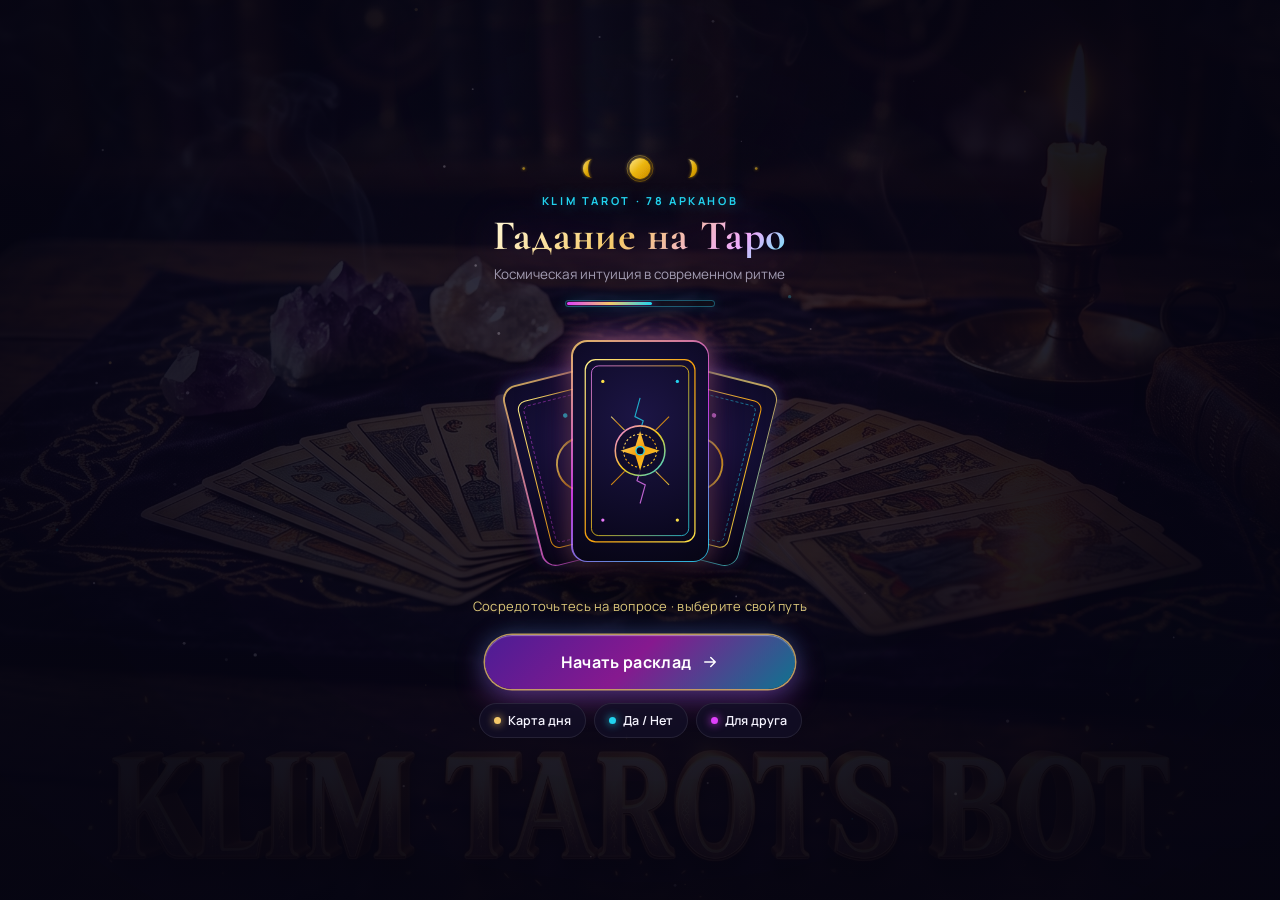
==== commit aa930c21: "Add files via upload" ====
--- a/tarot-bot/tarot-bot/webapp/index.html
+++ b/tarot-bot/tarot-bot/webapp/index.html
@@ -14,7 +14,7 @@
   <link rel="preconnect" href="https://fonts.gstatic.com" crossorigin />
   <link href="https://fonts.googleapis.com/css2?family=Cormorant+Garamond:ital,wght@0,500;0,600;0,700;1,500&family=Manrope:wght@400;500;600;700;800&display=swap" rel="stylesheet" />
 
-  <link rel="stylesheet" href="./css/styles.css" />
+  <link rel="stylesheet" href="./css/styles.css?v=3" />
 </head>
 <body>
   <!-- Animated Cosmic Starfield & Nebula Canvas -->
@@ -217,7 +217,13 @@
           <span class="brand-name" id="topbar-title">KLIM TAROT</span>
         </div>
         <div class="top-bar-actions">
-          <button class="icon-btn" id="btn-sound-toggle" aria-label="Звук" title="Вкл/выкл озвучку">
+          <button class="icon-btn" id="btn-next-track" aria-label="Следующий трек" title="Переключить трек">
+            <svg viewBox="0 0 24 24" fill="none" stroke="currentColor" stroke-width="1.8">
+              <path d="M5 5l9 7-9 7V5z" stroke-linejoin="round"/>
+              <path d="M19 5v14" stroke-linecap="round"/>
+            </svg>
+          </button>
+          <button class="icon-btn" id="btn-sound-toggle" aria-label="Звук" title="Вкл/выкл звук">
             <svg id="icon-sound-on" viewBox="0 0 24 24" fill="none" stroke="currentColor" stroke-width="1.8">
               <path d="M11 5L6 9H2v6h4l5 4V5z" stroke-linejoin="round"/>
               <path d="M15.54 8.46a5 5 0 0 1 0 7.07M19.07 4.93a10 10 0 0 1 0 14.14" stroke-linecap="round"/>
@@ -521,6 +527,6 @@
   <!-- Toast Notification -->
   <div id="toast" class="toast hidden"></div>
 
-  <script type="module" src="./js/app.js"></script>
+  <script type="module" src="./js/app.js?v=3"></script>
 </body>
 </html>
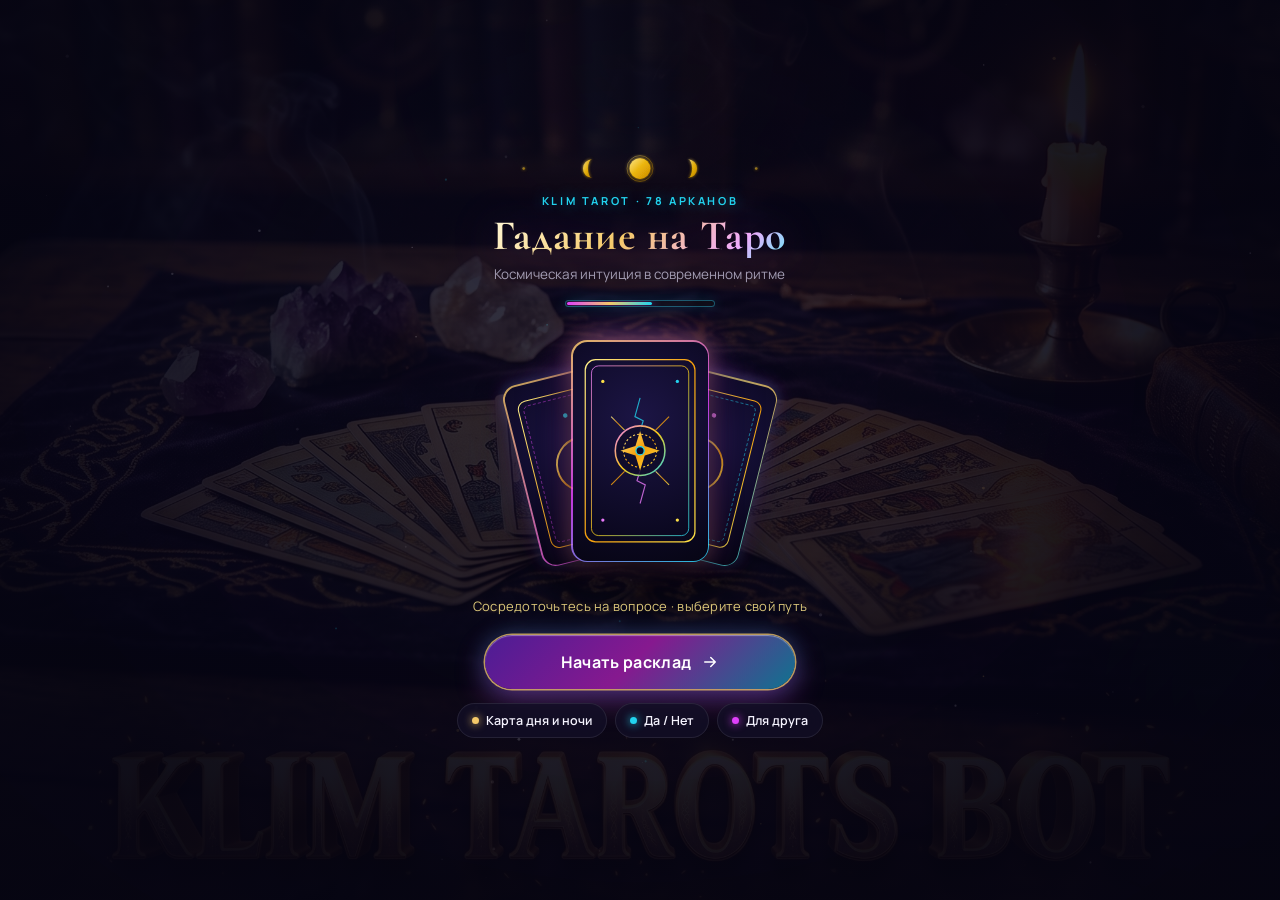
==== commit 4353264a: "Add files via upload" ====
--- a/tarot-bot/tarot-bot/webapp/index.html
+++ b/tarot-bot/tarot-bot/webapp/index.html
@@ -14,7 +14,7 @@
   <link rel="preconnect" href="https://fonts.gstatic.com" crossorigin />
   <link href="https://fonts.googleapis.com/css2?family=Cormorant+Garamond:ital,wght@0,500;0,600;0,700;1,500&family=Manrope:wght@400;500;600;700;800&display=swap" rel="stylesheet" />
 
-  <link rel="stylesheet" href="./css/styles.css?v=3" />
+  <link rel="stylesheet" href="./css/styles.css?v=6" />
 </head>
 <body>
   <!-- Animated Cosmic Starfield & Nebula Canvas -->
@@ -188,7 +188,7 @@
           <!-- Quick Shortcuts right from Hero -->
           <div class="hero-quick-row">
             <button class="hero-chip" data-action="card-of-day">
-              <span class="chip-dot dot-gold"></span>Карта дня
+              <span class="chip-dot dot-gold"></span>Карта дня и ночи
             </button>
             <button class="hero-chip" data-action="oracle">
               <span class="chip-dot dot-cyan"></span>Да / Нет
@@ -253,10 +253,11 @@
               <source src="./assets/welcome.mp4" type="video/mp4" />
             </video>
             <div class="banner-overlay"></div>
+            <div class="daily-timer-pill hidden" id="daily-timer-pill"></div>
             <div class="banner-content">
-              <div class="banner-badge" id="daily-status-badge">ПОСЛАНИЕ НА СЕГОДНЯ</div>
-              <h2 class="banner-title" id="daily-banner-title">Карта дня</h2>
-              <p class="banner-desc" id="daily-banner-desc">Откройте аркан, который задаёт энергию вашего дня</p>
+              <div class="banner-badge" id="daily-status-badge">ПОСЛАНИЕ ПО ВАШЕМУ ВРЕМЕНИ</div>
+              <h2 class="banner-title" id="daily-banner-title">Карта дня и ночи</h2>
+              <p class="banner-desc" id="daily-banner-desc">Днём — послание дня, ночью — карта этой ночи (по вашему времени)</p>
               <div class="banner-cta">
                 <span id="daily-banner-cta">Открыть карту</span>
                 <svg viewBox="0 0 24 24" fill="none" stroke="currentColor" stroke-width="2"><path d="M5 12h14M13 6l6 6-6 6" stroke-linecap="round" stroke-linejoin="round"/></svg>
@@ -527,6 +528,6 @@
   <!-- Toast Notification -->
   <div id="toast" class="toast hidden"></div>
 
-  <script type="module" src="./js/app.js?v=3"></script>
+  <script type="module" src="./js/app.js?v=6"></script>
 </body>
 </html>
--- a/tarot-bot/tarot-bot/webapp/css/styles.css
+++ b/tarot-bot/tarot-bot/webapp/css/styles.css
@@ -627,6 +627,35 @@
   width: 100%;
 }
 
+.daily-timer-pill {
+  position: absolute;
+  top: 14px;
+  right: 14px;
+  z-index: 3;
+  display: inline-flex;
+  align-items: center;
+  gap: 5px;
+  padding: 5px 10px;
+  border-radius: var(--radius-pill);
+  background: rgba(8, 7, 22, 0.72);
+  border: 1px solid rgba(245, 201, 105, 0.34);
+  backdrop-filter: blur(12px);
+  -webkit-backdrop-filter: blur(12px);
+  font-size: 11px;
+  font-weight: 700;
+  font-variant-numeric: tabular-nums;
+  letter-spacing: 0.03em;
+  color: var(--gold-soft);
+}
+
+.hero-chip-timer {
+  font-size: 10.5px;
+  font-variant-numeric: tabular-nums;
+  color: var(--gold-soft);
+  opacity: 0.85;
+  margin-left: 2px;
+}
+
 .banner-badge {
   display: inline-block;
   font-size: 10px;
@@ -1114,32 +1143,38 @@
   transform: translateY(-3px);
 }
 
-/* Interactive Deck Strip */
+/* Interactive Deck Fan (Curved 3D Tarot Spread) */
 .deck-picker-area {
-  padding: 16px 0 8px;
+  padding: 12px 0 8px;
   text-align: center;
 }
 
 .deck-strip {
   display: flex;
   overflow-x: auto;
-  padding: 20px 24px 26px;
+  padding: 30px 28px 32px;
   scrollbar-width: none;
   justify-content: flex-start;
   scroll-snap-type: x proximity;
+  perspective: 900px;
 }
 .deck-strip::-webkit-scrollbar { display: none; }
 
 .pickable-card {
-  flex: 0 0 86px;
-  height: 142px;
-  margin-left: -34px;
-  border-radius: 12px;
-  padding: 1.5px;
-  background: linear-gradient(155deg, rgba(245, 201, 105, 0.8), rgba(224, 64, 251, 0.72), rgba(34, 211, 238, 0.78));
-  box-shadow: -4px 10px 24px rgba(0, 0, 0, 0.55);
-  transition: transform 0.25s cubic-bezier(0.22, 1, 0.36, 1), opacity 0.25s ease;
+  flex: 0 0 92px;
+  height: 156px;
+  margin-left: -38px;
+  border-radius: 13px;
+  padding: 1.8px;
+  background: linear-gradient(155deg, #fde68a 0%, #c58f2b 38%, rgba(224, 64, 251, 0.85) 72%, #22d3ee 100%);
+  box-shadow:
+    -6px 14px 28px rgba(0, 0, 0, 0.68),
+    0 0 14px rgba(245, 201, 105, 0.16),
+    inset 0 1px 1px rgba(255, 255, 255, 0.5);
+  transform: translateY(var(--fan-y, 0px)) rotate(var(--fan-rot, 0deg));
+  transition: transform 0.28s cubic-bezier(0.22, 1, 0.36, 1), opacity 0.28s ease, box-shadow 0.25s ease;
   scroll-snap-align: center;
+  position: relative;
 }
 
 .pickable-card:first-child { margin-left: 0; }
@@ -1147,28 +1182,32 @@
 .pickable-card-inner {
   width: 100%;
   height: 100%;
-  border-radius: 10.5px;
-  background: radial-gradient(circle at 50% 35%, #231a52, #0b0820);
+  border-radius: 11px;
+  background: radial-gradient(circle at 50% 35%, #231854 0%, #0d0924 72%, #070514 100%);
   display: flex;
   align-items: center;
   justify-content: center;
   position: relative;
-}
-
-.pickable-card-inner::before {
-  content: '✦';
-  font-size: 24px;
-  color: var(--gold);
-  text-shadow: 0 0 12px rgba(245, 201, 105, 0.7);
+  overflow: hidden;
+}
+
+.pickable-card-inner svg {
+  width: 90%;
+  height: 90%;
+  pointer-events: none;
 }
 
 .pickable-card:hover {
-  transform: translateY(-14px) scale(1.05);
-  z-index: 4;
+  transform: translateY(-20px) rotate(0deg) scale(1.07);
+  z-index: 6;
+  box-shadow:
+    0 24px 40px rgba(0, 0, 0, 0.82),
+    0 0 26px rgba(245, 201, 105, 0.45),
+    0 0 18px rgba(34, 211, 238, 0.35);
 }
 
 .pickable-card.picked {
-  transform: translateY(-48px) scale(0.8);
+  transform: translateY(-64px) scale(0.75) rotate(8deg);
   opacity: 0;
   pointer-events: none;
 }
@@ -1179,7 +1218,7 @@
 }
 
 /* ════════════════════════════════════════════════════════════════
-   RESULT VIEW: 3D FLIPPED CARDS + DEEP EXPLANATIONS + SYNTHESIS
+   RESULT VIEW: REALISTIC 3D TAROT CARDS + DYNAMIC TILT & GLARE
    ════════════════════════════════════════════════════════════════ */
 
 .result-hero {
@@ -1213,15 +1252,28 @@
 
 .revealed-cards-grid {
   display: grid;
-  grid-template-columns: repeat(auto-fit, minmax(108px, 1fr));
-  gap: 10px;
-  margin-bottom: 22px;
+  grid-template-columns: repeat(3, minmax(0, 1fr));
+  gap: 11px;
+  margin-bottom: 24px;
+}
+
+.revealed-cards-grid.single-card {
+  grid-template-columns: minmax(0, 224px);
+  justify-content: center;
+}
+
+.revealed-cards-grid.two-cols {
+  grid-template-columns: repeat(2, minmax(0, 1fr));
+  gap: 14px;
 }
 
 .tarot-flip-card {
-  perspective: 900px;
-  height: 174px;
+  perspective: 1100px;
+  aspect-ratio: 10 / 17.6;
   cursor: pointer;
+  transform: rotateX(var(--rx, 0deg)) rotateY(var(--ry, 0deg));
+  transition: transform 0.14s ease-out;
+  will-change: transform;
 }
 
 .tarot-flip-inner {
@@ -1229,7 +1281,7 @@
   width: 100%;
   height: 100%;
   transform-style: preserve-3d;
-  transition: transform 0.75s cubic-bezier(0.22, 1, 0.36, 1);
+  transition: transform 0.85s cubic-bezier(0.22, 1, 0.36, 1);
 }
 
 .tarot-flip-card.flipped .tarot-flip-inner {
@@ -1245,60 +1297,149 @@
 }
 
 .tarot-face-back {
-  background: radial-gradient(circle at 50% 40%, #241b56, #0a081d);
-  border: 1.5px solid rgba(245, 201, 105, 0.5);
+  background: radial-gradient(circle at 50% 38%, #251a58, #0a071d 80%);
+  border: 1.8px solid rgba(245, 201, 105, 0.65);
+  box-shadow: 0 14px 30px rgba(0, 0, 0, 0.6), inset 0 0 18px rgba(224, 64, 251, 0.22);
   display: flex;
   align-items: center;
   justify-content: center;
-  font-size: 28px;
-  color: var(--gold);
+  padding: 6px;
+}
+
+.tarot-face-back svg {
+  width: 92%;
+  height: 92%;
 }
 
 .tarot-face-front {
   transform: rotateY(180deg);
-  padding: 10px 8px;
-  background: linear-gradient(165deg, rgba(30, 24, 66, 0.96), rgba(11, 9, 28, 0.98));
-  border: 1px solid rgba(245, 201, 105, 0.42);
-  box-shadow: 0 12px 26px rgba(0, 0, 0, 0.45);
-  display: flex;
-  flex-direction: column;
-  align-items: center;
+  padding: 5px;
+  background: linear-gradient(155deg, #fde68a 0%, #a16207 32%, #1d1538 52%, #ca8a04 82%, #fef08a 100%);
+  box-shadow:
+    0 18px 36px rgba(0, 0, 0, 0.68),
+    0 0 22px rgba(245, 201, 105, 0.22),
+    inset 0 1px 1px rgba(255, 255, 255, 0.55);
+  display: flex;
+  flex-direction: column;
+}
+
+.tarot-face-front.reversed {
+  background: linear-gradient(155deg, #f0abfc 0%, #7e22ce 34%, #1a1135 55%, #f5c969 85%, #67e8f9 100%);
+  box-shadow:
+    0 18px 36px rgba(0, 0, 0, 0.72),
+    0 0 24px rgba(224, 64, 251, 0.3);
+}
+
+.tarot-art-frame {
+  position: relative;
+  width: 100%;
+  height: 100%;
+  border-radius: 10px;
+  overflow: hidden;
+  background: #0c091e;
+  border: 1px solid rgba(253, 230, 138, 0.38);
+  display: flex;
+  flex-direction: column;
+}
+
+.tarot-art-img {
+  width: 100%;
+  height: 100%;
+  object-fit: cover;
+  display: block;
+  filter: contrast(1.06) saturate(1.08);
+  transition: transform 0.3s ease;
+}
+
+.tarot-art-img.is-reversed {
+  transform: rotate(180deg);
+}
+
+/* Dynamic Moving Specular Light + Holographic Foil Sheen */
+.tarot-foil-glare {
+  position: absolute;
+  inset: 0;
+  pointer-events: none;
+  background:
+    radial-gradient(
+      circle at var(--gx, 50%) var(--gy, 35%),
+      rgba(255, 248, 220, 0.42) 0%,
+      rgba(245, 201, 105, 0.16) 28%,
+      rgba(224, 64, 251, 0.08) 50%,
+      transparent 72%
+    ),
+    linear-gradient(
+      125deg,
+      transparent 20%,
+      rgba(255, 255, 255, 0.12) 45%,
+      rgba(34, 211, 238, 0.08) 52%,
+      transparent 75%
+    );
+  mix-blend-mode: screen;
+  opacity: var(--glare-op, 0.38);
+  transition: opacity 0.25s ease;
+}
+
+.tarot-caption-bar {
+  position: absolute;
+  left: 0;
+  right: 0;
+  bottom: 0;
+  padding: 18px 6px 6px;
+  background: linear-gradient(180deg, transparent 0%, rgba(7, 5, 18, 0.86) 48%, rgba(7, 5, 18, 0.97) 100%);
+  text-align: center;
+  pointer-events: none;
+}
+
+.tarot-top-chip {
+  position: absolute;
+  top: 5px;
+  left: 5px;
+  right: 5px;
+  display: flex;
   justify-content: space-between;
-  text-align: center;
-}
-
-.tarot-face-front.reversed {
-  border-color: rgba(224, 64, 251, 0.45);
+  align-items: center;
+  gap: 3px;
+  pointer-events: none;
 }
 
 .card-pos-tag {
-  font-size: 9.5px;
+  font-size: 8.5px;
   font-weight: 800;
-  letter-spacing: 0.06em;
+  letter-spacing: 0.05em;
   text-transform: uppercase;
-  color: var(--text-faint);
-  max-width: 100%;
+  color: #fff;
+  background: rgba(7, 5, 18, 0.78);
+  backdrop-filter: blur(6px);
+  padding: 2px 6px;
+  border-radius: 99px;
+  border: 1px solid rgba(255, 255, 255, 0.16);
+  max-width: 78%;
   white-space: nowrap;
   overflow: hidden;
   text-overflow: ellipsis;
 }
 
-.card-glyph-wrap {
-  font-size: 36px;
-  line-height: 1;
-  filter: drop-shadow(0 4px 12px rgba(245, 201, 105, 0.35));
-}
-
-.card-glyph-wrap.is-reversed {
-  transform: rotate(180deg);
+.card-rev-dot {
+  font-size: 9px;
+  padding: 2px 5px;
+  border-radius: 99px;
+  background: rgba(162, 28, 175, 0.85);
+  color: #fff;
+  font-weight: 700;
 }
 
 .card-face-name {
   font-family: var(--font-display);
-  font-size: 16px;
+  font-size: 14px;
   font-weight: 700;
   line-height: 1.1;
   color: var(--gold-soft);
+  text-shadow: 0 2px 8px rgba(0, 0, 0, 0.9);
+}
+
+.single-card .card-face-name {
+  font-size: 20px;
 }
 
 .card-orient-pill {
@@ -1313,6 +1454,37 @@
 .card-orient-pill.rev {
   background: rgba(224, 64, 251, 0.16);
   color: #f0abfc;
+}
+
+/* Full-size 3D Interactive Inspect Card inside Modal */
+.modal-card-stage {
+  display: flex;
+  flex-direction: column;
+  align-items: center;
+  margin-bottom: 16px;
+  perspective: 1100px;
+}
+
+.modal-tarot-3d {
+  width: 204px;
+  aspect-ratio: 10 / 17.2;
+  border-radius: 16px;
+  padding: 6px;
+  background: linear-gradient(155deg, #fef08a 0%, #b45309 34%, #1f1640 54%, #eab308 84%, #fef9c3 100%);
+  box-shadow:
+    0 24px 52px rgba(0, 0, 0, 0.82),
+    0 0 36px rgba(245, 201, 105, 0.32),
+    0 0 20px rgba(224, 64, 251, 0.22);
+  transform: rotateX(var(--rx, 0deg)) rotateY(var(--ry, 0deg));
+  transition: transform 0.12s ease-out;
+  touch-action: none;
+  cursor: grab;
+}
+
+.modal-tilt-hint {
+  margin-top: 8px;
+  font-size: 11.5px;
+  color: var(--text-faint);
 }
 
 /* Detailed Interpretation Cards */
@@ -1474,8 +1646,8 @@
 }
 
 .oracle-card-3d {
-  width: 210px;
-  height: 318px;
+  width: 214px;
+  height: 364px;
   position: relative;
   transform-style: preserve-3d;
   transition: transform 0.85s cubic-bezier(0.22, 1, 0.36, 1);
@@ -1490,7 +1662,7 @@
   position: absolute;
   inset: 0;
   backface-visibility: hidden;
-  border-radius: 22px;
+  border-radius: 20px;
   padding: 20px;
   display: flex;
   flex-direction: column;
@@ -1501,8 +1673,8 @@
 
 .oracle-back {
   background: radial-gradient(circle at 50% 42%, #241856, #09071a);
-  border: 1.5px solid rgba(34, 211, 238, 0.55);
-  box-shadow: 0 22px 46px rgba(0, 0, 0, 0.65), 0 0 36px rgba(224, 64, 251, 0.28);
+  border: 1.8px solid rgba(245, 201, 105, 0.65);
+  box-shadow: 0 22px 46px rgba(0, 0, 0, 0.7), 0 0 36px rgba(224, 64, 251, 0.28);
   gap: 18px;
   font-size: 13px;
   font-weight: 600;
@@ -1520,23 +1692,29 @@
 
 .oracle-front {
   transform: rotateY(180deg);
-  background: linear-gradient(165deg, #1f1747, #0b091e);
-  border: 1.5px solid rgba(245, 201, 105, 0.6);
-  box-shadow: 0 24px 48px rgba(0, 0, 0, 0.7), 0 0 36px rgba(245, 201, 105, 0.25);
-  justify-content: space-between;
+  padding: 6px;
+  background: linear-gradient(155deg, #fde68a 0%, #b45309 36%, #1f1640 55%, #eab308 85%, #fef9c3 100%);
+  box-shadow: 0 24px 52px rgba(0, 0, 0, 0.78), 0 0 36px rgba(245, 201, 105, 0.32);
 }
 
 .oracle-verdict-badge {
-  padding: 6px 18px;
+  position: absolute;
+  top: 10px;
+  left: 50%;
+  transform: translateX(-50%);
+  z-index: 3;
+  padding: 5px 16px;
   border-radius: var(--radius-pill);
-  font-size: 16px;
+  font-size: 14px;
   font-weight: 800;
-  letter-spacing: 0.1em;
-}
-
-.verdict-yes { background: rgba(52, 211, 153, 0.2); color: var(--emerald); border: 1px solid rgba(52, 211, 153, 0.45); }
-.verdict-no { background: rgba(251, 113, 133, 0.2); color: var(--rose); border: 1px solid rgba(251, 113, 133, 0.45); }
-.verdict-maybe { background: rgba(245, 201, 105, 0.2); color: var(--gold); border: 1px solid rgba(245, 201, 105, 0.45); }
+  letter-spacing: 0.12em;
+  backdrop-filter: blur(10px);
+  -webkit-backdrop-filter: blur(10px);
+}
+
+.verdict-yes { background: rgba(6, 78, 59, 0.85); color: #6ee7b7; border: 1px solid rgba(52, 211, 153, 0.65); }
+.verdict-no { background: rgba(136, 19, 55, 0.86); color: #fda4af; border: 1px solid rgba(251, 113, 133, 0.65); }
+.verdict-maybe { background: rgba(113, 63, 18, 0.86); color: #fde68a; border: 1px solid rgba(245, 201, 105, 0.65); }
 
 .oracle-verdict-panel {
   padding: 18px;
@@ -1552,41 +1730,52 @@
 
 .dict-grid {
   display: grid;
-  grid-template-columns: repeat(2, 1fr);
-  gap: 10px;
+  grid-template-columns: repeat(3, minmax(0, 1fr));
+  gap: 9px;
 }
 
 .dict-card {
-  text-align: left;
-  padding: 14px;
-  border-radius: var(--radius-md);
-  background: var(--surface);
-  border: 1px solid var(--border);
-  display: flex;
-  flex-direction: column;
-  gap: 6px;
-  transition: border-color 0.2s ease, transform 0.15s ease;
-}
-
-.dict-card:active { transform: scale(0.97); }
-.dict-card:hover { border-color: rgba(245, 201, 105, 0.4); }
-
-.dict-card-top {
-  display: flex;
-  align-items: center;
-  justify-content: space-between;
-}
-
-.dict-emoji { font-size: 24px; }
-.dict-num { font-size: 11px; font-weight: 700; color: var(--gold); }
-.dict-name { font-size: 14px; font-weight: 700; color: var(--text-main); }
-.dict-preview {
-  font-size: 11.5px;
-  color: var(--text-muted);
-  display: -webkit-box;
-  -webkit-line-clamp: 2;
-  -webkit-box-orient: vertical;
+  text-align: center;
+  padding: 5px;
+  border-radius: 13px;
+  background: linear-gradient(155deg, rgba(245, 201, 105, 0.42), rgba(255, 255, 255, 0.06));
+  border: 1px solid rgba(245, 201, 105, 0.25);
+  display: flex;
+  flex-direction: column;
+  gap: 5px;
   overflow: hidden;
+  transition: border-color 0.2s ease, transform 0.18s ease, box-shadow 0.2s ease;
+}
+
+.dict-card:active { transform: scale(0.96); }
+.dict-card:hover {
+  border-color: rgba(245, 201, 105, 0.72);
+  box-shadow: 0 10px 24px rgba(0, 0, 0, 0.55);
+}
+
+.dict-thumb-wrap {
+  width: 100%;
+  aspect-ratio: 10 / 16.6;
+  border-radius: 9px;
+  overflow: hidden;
+  background: #0b091e;
+  position: relative;
+}
+
+.dict-thumb-img {
+  width: 100%;
+  height: 100%;
+  object-fit: cover;
+  display: block;
+}
+
+.dict-name {
+  font-family: var(--font-display);
+  font-size: 13px;
+  font-weight: 700;
+  line-height: 1.15;
+  color: var(--gold-soft);
+  padding: 1px 2px 3px;
 }
 
 .history-list {
